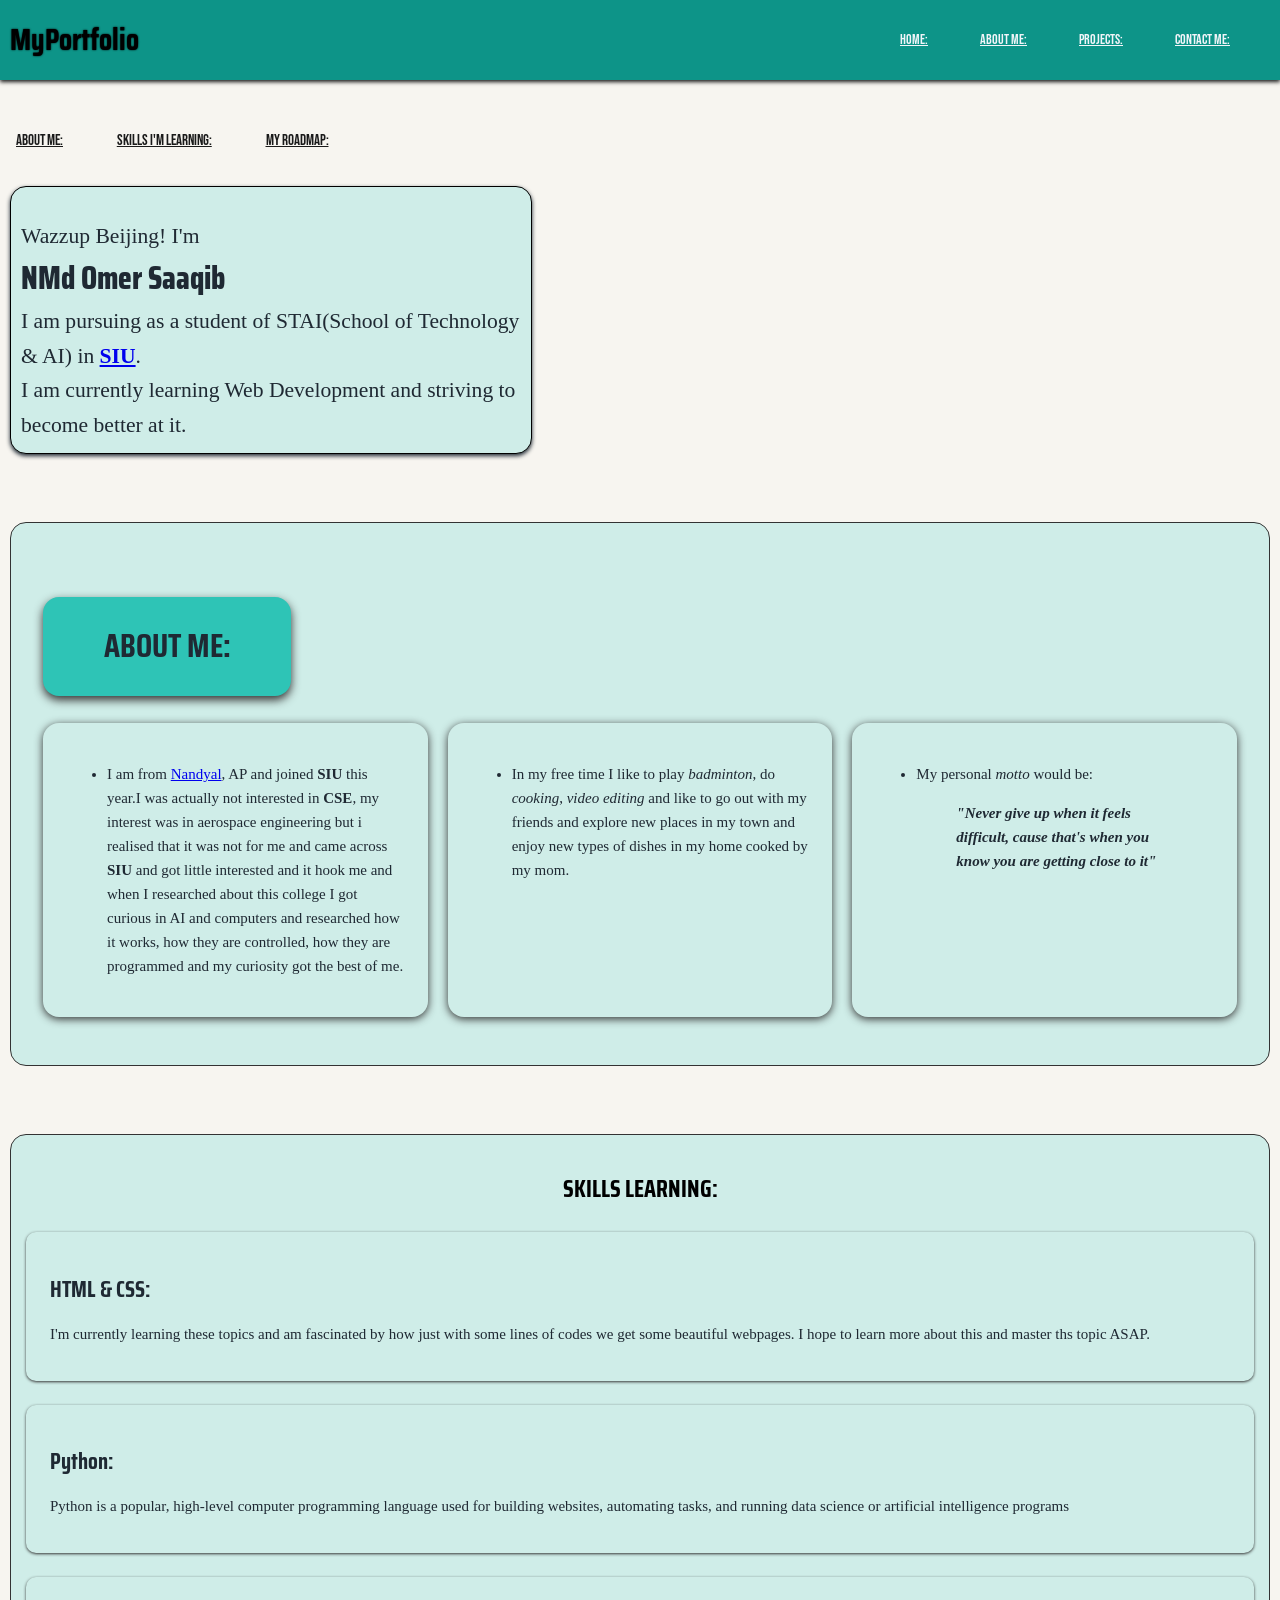
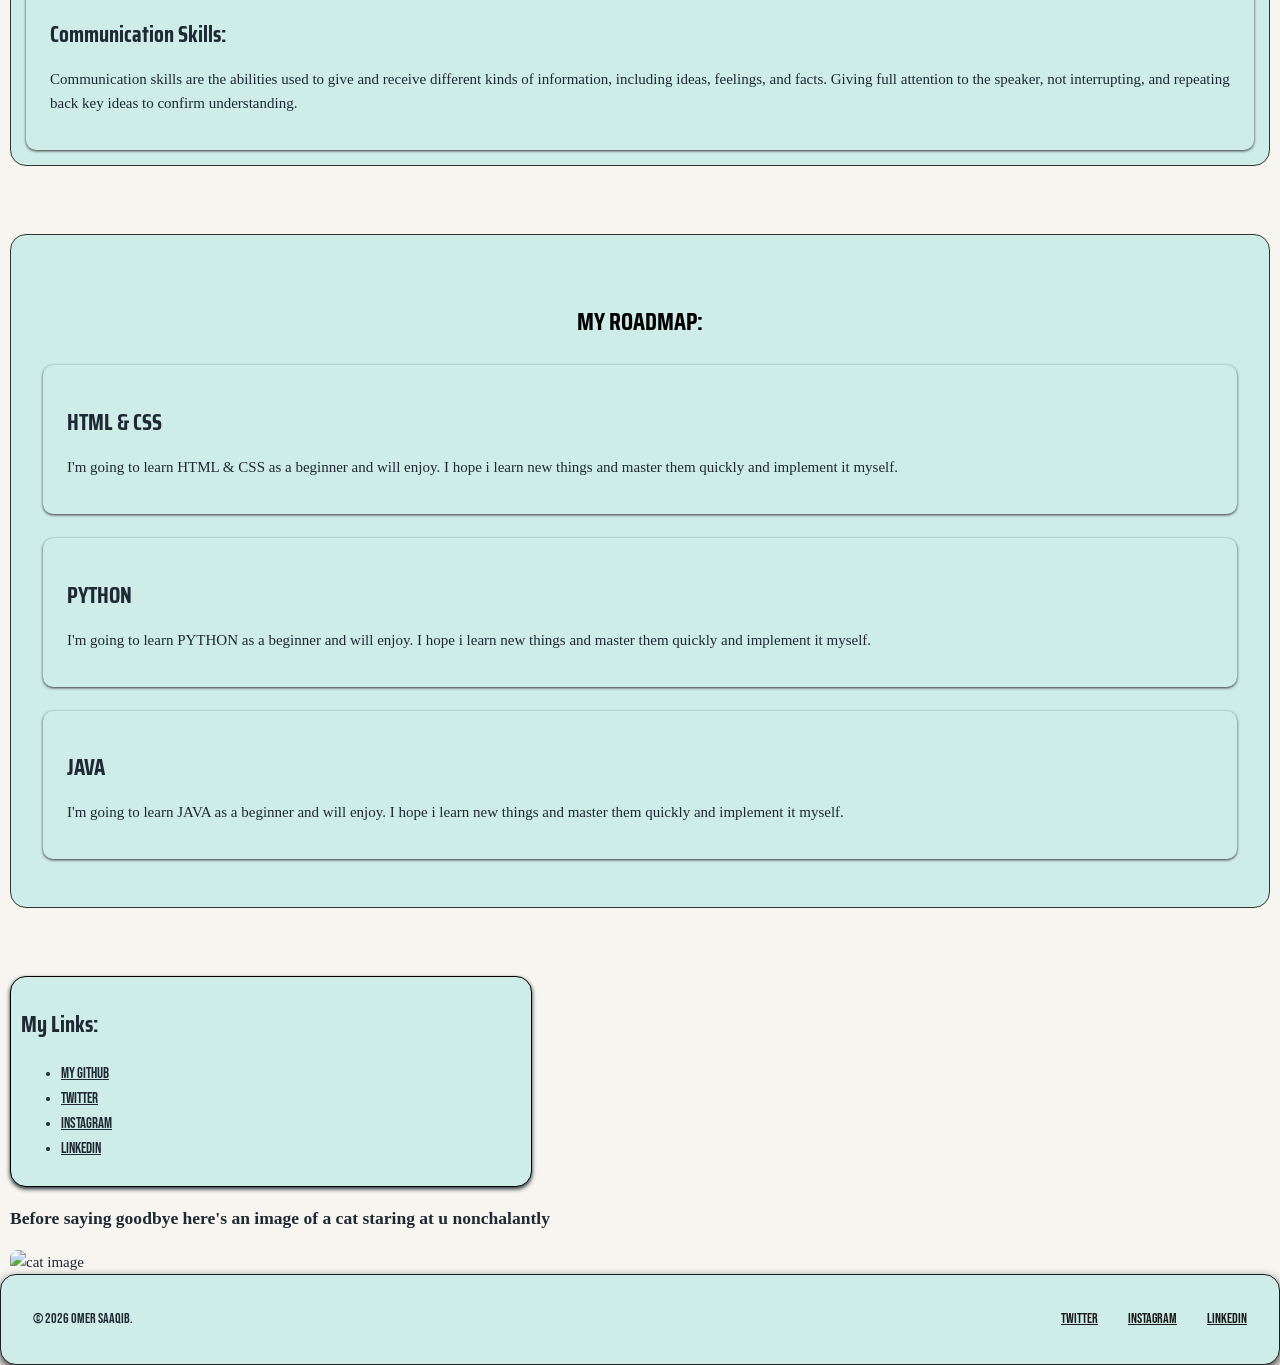
==== index.html @ 1b94906a "Final portfolio" ====
<!DOCTYPE html>
<html lang="en">

<head>
    <title>Home | 2026S00105-myportfolio</title>
    <link rel="stylesheet" href="style.css">
    <link rel="preconnect" href="https://fonts.googleapis.com">
    <link rel="preconnect" href="https://fonts.gstatic.com" crossorigin>
    <link
        href="https://fonts.googleapis.com/css2?family=Saira+Condensed:wght@100;200;300;400;500;600;700;800;900&display=swap"
        rel="stylesheet">
    <link rel="preconnect" href="https://fonts.googleapis.com">
    <link rel="preconnect" href="https://fonts.gstatic.com" crossorigin>
    <link href="https://fonts.googleapis.com/css2?family=Bebas+Neue&display=swap" rel="stylesheet">
</head>


<body>
    <header>
        <div class="naav">
            <h1>MyPortfolio</h1>
            <nav class="navbar">
                <a href="index.html">Home:</a>
                <a href="About.html">About Me:</a>
                <a href="Project.html">Projects:</a>
                <a href="Contact.html">Contact Me:</a>
            </nav>
        </div><br><br>




    </header>
    <div id="bout">
        <nav class="sha">
            <a href="#sec">About me:</a>    
            <a href="#learningskills">Skills I'm learning:</a>
            <a href="#road">My Roadmap:</a>
        </nav>
    </div><br><br>
    <section id="int">
        <p>Wazzup Beijing! I'm</p>
        <h2>NMd Omer Saaqib</h2>
        <p id="para1">I am pursuing as a student of STAI(School of Technology & AI) in <strong><a
                    href="https://share.google/qSEs4R1olR4KgRvNf" target="_blank">SIU</a></strong>. <br>
            I am currently learning Web Development and striving to become better at it.</p>

    </section><br><br>


    <section id="sec">
        <h2 class="sec-about"> ABOUT ME:</h2>
        <div class="row">
            <div class="abo">
                <ul>
                    <li>
                        <p>I am from <a href="https://en.wikipedia.org/wiki/Nandyal" target="_blank">Nandyal</a>, AP and
                            joined <strong>SIU</strong> this year.I was actually not interested in
                            <b>CSE</b>, my interest was in aerospace engineering but i realised that
                            it was not for me and came across <b>SIU</b> and got little interested and it hook me and
                            when I
                            researched about this college I got curious in AI and computers and researched how it works,
                            how they are controlled, how they are programmed and my curiosity got the best of me.
                        </p>
                    </li>
                </ul>
            </div>

            <div class="abo">
                <ul>
                    <li>
                        <p>In my free time I like to play <em>badminton</em>, do <em>cooking</em>, <em>video
                                editing</em>
                            and like to go out with my friends and explore new places in my town and enjoy new types of
                            dishes in my home
                            cooked by my mom.</p>
                    </li>
                </ul>
            </div>

            <div class="abo">
                <ul>
                    <li>
                        <p>My personal <em>motto</em> would be:<strong>
                                <blockquote><em>"Never give up when it feels difficult, cause that's when you know you
                                        are
                                        getting close to
                                        it"</em> </blockquote>
                            </strong>
                    </li>
                </ul>
                </p>
            </div>

        </div>
    </section><br><br>
    <section id="learningskills">

        <h2 class="sec-skill"> SKILLS LEARNING:</h2>
        <div class="sls">
            <div class="sls-text">
                <h2>HTML & CSS:</h2>
                <P>I'm currently learning these topics and am fascinated by how just with some lines of codes we get
                    some beautiful webpages.
                    I hope to learn more about this and master ths topic ASAP.
                </P>
            </div>
        </div><br>
        <div class="sls">
            <div class="sls-text">
                <h2>Python:</h2>
                <p>Python is a popular, high-level computer programming language used for building websites, automating
                    tasks,
                    and running data science or artificial intelligence programs</p>
            </div>
        </div><br>
        <div class="sls">
            <div class="sls-text">
                <h2>Communication Skills:</h2>
                <p>Communication skills are the abilities used to give and receive different kinds of information,
                    including ideas, feelings, and facts.
                    Giving full attention to the speaker, not interrupting, and repeating back key ideas to confirm
                    understanding.
                </p>
            </div>
        </div>


    </section><br><br>

    <section id="road">

        <h2 class="sec-skill">MY ROADMAP:</h2>
        <div class="sls">
            <div class="sls-text">
                <h2>HTML & CSS</h2>
                <p>I'm going to learn HTML & CSS as a beginner and will enjoy. I hope i learn new things and master them
                    quickly and implement it myself.</p>

            </div>
        </div><br>
        <div class="sls">
            <div class="sls-text">
                <h2>PYTHON </h2>
                <p>I'm going to learn PYTHON as a beginner and will enjoy. I hope i learn new things and master them
                    quickly and implement it myself.</p>
            </div>
        </div><br>
        <div class="sls">
            <div class="sls-text">
                <h2>JAVA</h2>
                <p>I'm going to learn JAVA as a beginner and will enjoy. I hope i learn new things and master them
                    quickly and implement it myself.</p>

            </div>
        </div>



    </section><br><br>



    <section id="link">
        <h2>My Links:</h2>
        <ul>
            <li><a href="https://github.com/omersaaqib" target="_blank">
                    My GitHub
                </a>
            <li> <a href="#">Twitter</a></li>
            <li> <a href="#">Instagram</a></li>
            <li> <a href="#">LinkedIn</a></li>
            </li>
    </section>


    <h3>Before saying goodbye here's an image of a cat staring at u nonchalantly</h3>
    <section id="pic">
        <img src="../images/cat.jpg" alt="cat image" width="400" height="320" style="border-radius: 0.5rem;">
    </section>

    <footer class="footer">
        <p>&copy; 2026 Omer Saaqib.</p>
        <div class="footer-links">
            <a href="#">Twitter</a>
            <a href="#">Instagram</a>
            <a href="#">LinkedIn</a>
        </div>
    </footer>

</body>

</html>
---- style.css ----
h1 {
    /* background-color: #f30101; */
    font-family: "Saira Condensed";
    text-shadow: 0px 0px 2px #000000;
    color:black;
    padding-left: 10px;
}


body {
  margin: 0;
  padding: 0px;
  /* padding-block: 0 40px; */
  background-color: #f7f5f0;
  color: #1f2933;
  /* font-family: 'Inter', system-ui, sans-serif; */
  font-size: 15px;
  line-height: 1.6;
}

.naav {
    background-color: #0d9488;
    padding: 0px;
    margin: 0px;
    height:80px;
    display: flex;
    /* flex-direction: row; */
    align-items: center;
    justify-content: flex-end;
    justify-content: space-between;
    box-shadow:0px 2px 4px #1a1a1a;
    /* position: fixed; */
}



.navbar {
    display: flex;
    gap: 2px;
    /* font-weight: 600; */
    justify-content: end;
}

.navbar a {
    color: #f1f5f9;
    font-size: 0.9rem;
    /* text-shadow: 0px 0px 2px #000000; */
     /* border-radius: 0.4rem;
    padding:5px;
    min-width: 20px;
    box-shadow: 0px 1px 4px #333; */
    /* flex:1; */

}
.navbar a:hover{
    text-shadow: 0px 1px 4px #2b2e30;
    color: #1a1a1a;
}

nav a {
    color:#1a1a1a;
    font-family: "Bebas Neue";
    margin-right: 50px;
}

nav a:hover{
    color: aliceblue;
    /* box-shadow: 0px 2px 8px #000000; */
}

.sha a:hover {
   text-shadow: 0px 2px 8px #000000;
}

/* .abo {
    text-shadow: 0px 2px 8px #000000;
} */

h2 {
    /* text-align: center; */
    font-family: "Saira Condensed";
    /* text-shadow: 0px 0px 3px #000000; */
}

#bout{
    position: absolute;
    /* border:2px solid #005f47; */
    /* border-radius: 1rem; */
    margin: 0px 16px;
}

#int {
    background-color: #cfede8;
 border:1px solid #000000;
    border-radius: 1rem;
    padding:10px;
    text-align: left;
    margin: 10px;
    width: 500px;
    box-shadow:0px 2px 4px #1f2933;
}

#int p {
    font-size: 1.35rem;
    margin-bottom: 0px;
    padding-bottom: 0px;

}

#int h2{
    font-weight: 800;
    margin-top: 0px;
    padding-top: 0px;
    margin-bottom: 0px;
    padding-bottom: 0px;
    font-size: 2rem;
}

#para1{
    margin-top: 0px;
    padding-top: 0px;
}

/* ABOUT ME */

#sec {
    padding:48px 32px;
    background-color: #cfede8;
    border-radius: 1rem;
    border:1px solid #333 ;
    margin: 10px;
}

.sec-about {
    font-size: 2rem;
    font-weight: 700;
    background-color: #2ec4b6;
    border-radius: 1rem;
    padding:24px;
    max-width: 200px;
    box-shadow: 0px 4px 10px #333;
    text-align: center;
    align-items: center;
}

.row {
    display:flex;
    flex-wrap: wrap;
    gap:20px;
    /* text-align: center;
    justify-content: space-between; */

}

.abo {
    background-color: #cfede8;
    border-radius: 1rem;
    padding:24px;
    min-width: 150px;
    box-shadow: 0px 2px 8px #333;
    flex:1;
}

/* SKILLS LEARNING */

#learningskills {
    background-color: #cfede8;
 border:1px solid #333;
    border-radius: 1rem;
    padding:15px;
    margin: 10px;
}

.sec-skill {
    font-size: 1.5rem;
    font-weight: 700;
    margin-bottom: 24px;
    color:#000000;
    text-align: center;
 
}

.sls {
    background-color:#cfede8;
    border-radius: 10px;
    padding: 20px 24px;
    display:flex;
    align-items: flex-start;
    gap:16px;
    box-shadow:0px 1px 3px #333;
    
}
/* 
.sls-text {
    box-shadow: 0px 1px 3px #1f2933;
} */

.sls:hover {
    box-shadow: 0px 2px 8px #1a1a1a;
}

.sls-text h2 {
    margin-bottom: 6px;

}

#road {
    padding:48px 32px;
    background-color: #cfede8;
    border:1px solid #333;
    border-radius: 1rem;
    margin: 10px;
}

.sec-road {
    font-size: 2rem;
    font-weight: 700;
    background-color: #cfede8;
    border-radius: 1rem;
    padding:24px;
    max-width: 200px;
    box-shadow: 0px 4px 10px #333;
    text-align: center;
    /* align-items: center; */
}


#link {
    /* padding:15px; */
    background-color: #cfede8;
 border:1px solid #000000;
    border-radius: 1rem;
    padding:10px;
    text-align: left;
    margin: 10px;
    width: 500px;
    box-shadow:0px 2px 4px #1f2933;
}

#link a {
    color:#1f2933;
    font-family: "Bebas Neue";
}

#link a:hover {
    text-shadow:0px 0px 2px #1a1a1a;

}

h3 {
    padding-left: 10px;
}

#pic {
    padding-left: 10px;
    
}



/* FOOTER */

footer {
    background-color:#cfede8;
     border:1px solid #1f1e1b;
    border-radius: 1rem;
     padding:4px;
    /* max-width: 150px; */
    box-shadow: 0px 4px 10px #333;
    /* text-align: center;
    align-items: center; */
    justify-content:space-between ;
    
}

.footer {
    background-color: #cfede8;
    padding: 20px 32px;
    border:1px solid #1a2020;
    border-radius: 1rem;
    
    /* color:#4a5a13; */
    font-size: 0.85rem;
    display:flex;
    justify-content: space-between;
    align-items:center ;
    font-family: "Bebas Neue";
}

footer p:hover {
    text-shadow:0px 0px 2px #1a1a1a;
    /* color: aliceblue; */
}

.footer-links {
    display: flex;
    gap:30px;
}

.footer-links a {
    color: #1a1a1a;
}

.footer-links a:hover{
    text-shadow:0px 0px 3px #000000;
    color: aliceblue;
}

/* CONTACT */



.sec-con {
    font-size: 2rem;
    font-weight: 700;
    background-color: #cfede8;
    border-radius: 1rem;
    padding:24px;
    max-width: 200px;
    box-shadow: 0px 4px 10px #333;
}

input[type="text"] {
    color: black;
    border: 1px solid #333;
    background-color: #cfede8;
    box-shadow: #000000;
}

input[type="email"] {
    color: black;
    border: 1px solid #333;
    background-color: #cfede8;
    box-shadow: #000000;
}

option {
color: black;
    border: 1px solid   #333;
    background-color: #cfede8;
    box-shadow: #000000;
}

textarea {
    color: black;
    border: 1px solid #333;
    background-color: #cfede8;
    box-shadow: #000000;
    border-radius: 0.25rem;
}

input[type="password"] {
    color: black;
    border: 1px solid #333;
    background-color: #cfede8;
    box-shadow: #000000;
}
input[type="date"] {
    color: black;
    border: 1px solid #333;
    background-color: #cfede8;
    box-shadow: #000000;
}
input[type="tel"] {
    color: black;
    border: 1px solid #333;
    background-color: #cfede8;
    box-shadow: #000000;
}
input[type="number"] {
    color: black;
    border: 1px solid #333;
    background-color: #cfede8;
    box-shadow: #000000;
}
input[type="checkbox"] {
    color: black;
    border: 1px solid #333;
    background-color: #cfede8;
    box-shadow: #000000;
}
input[type="radio"] {
    color: black;
    border: 3px solid #333;
    background-color: #cfede8;
    box-shadow: #000000;
}

input{
    border-radius: 0.25rem;
    font-family: "Saira Condensed";
}
label{
    font-family: "bebas neue";
    font-weight: 400;
}

legend{
    font-weight: 700;
    font-family: "Saira Condensed";
    font-size: 1.25rem;
}

/* PROJECTS */

table {
    border: 2px solid black;
    border-collapse: collapse;
}

th,td {
    border: 1px solid black;
    padding: 10px;
}

th{
    background-color: #333;
}


#mail {
    margin-right: 100px;
}

/* table {
    text-align: center;
} */
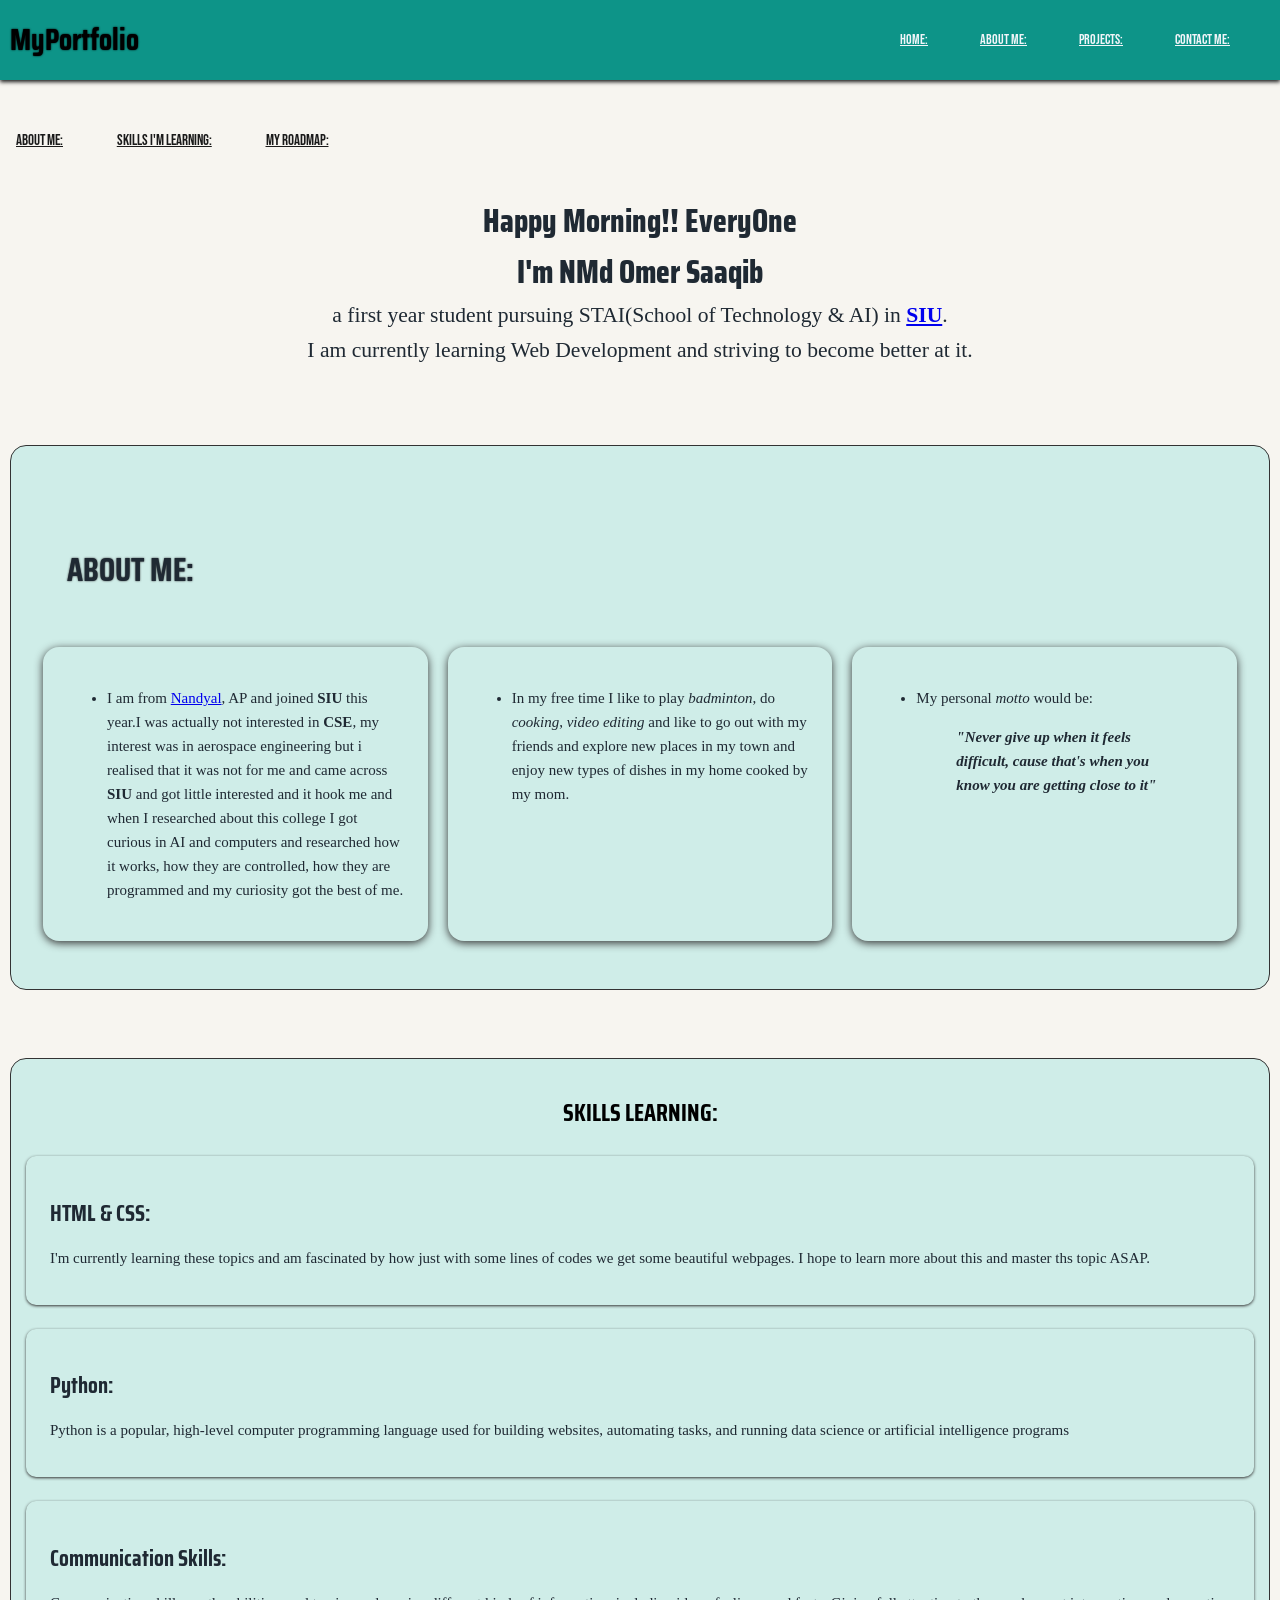
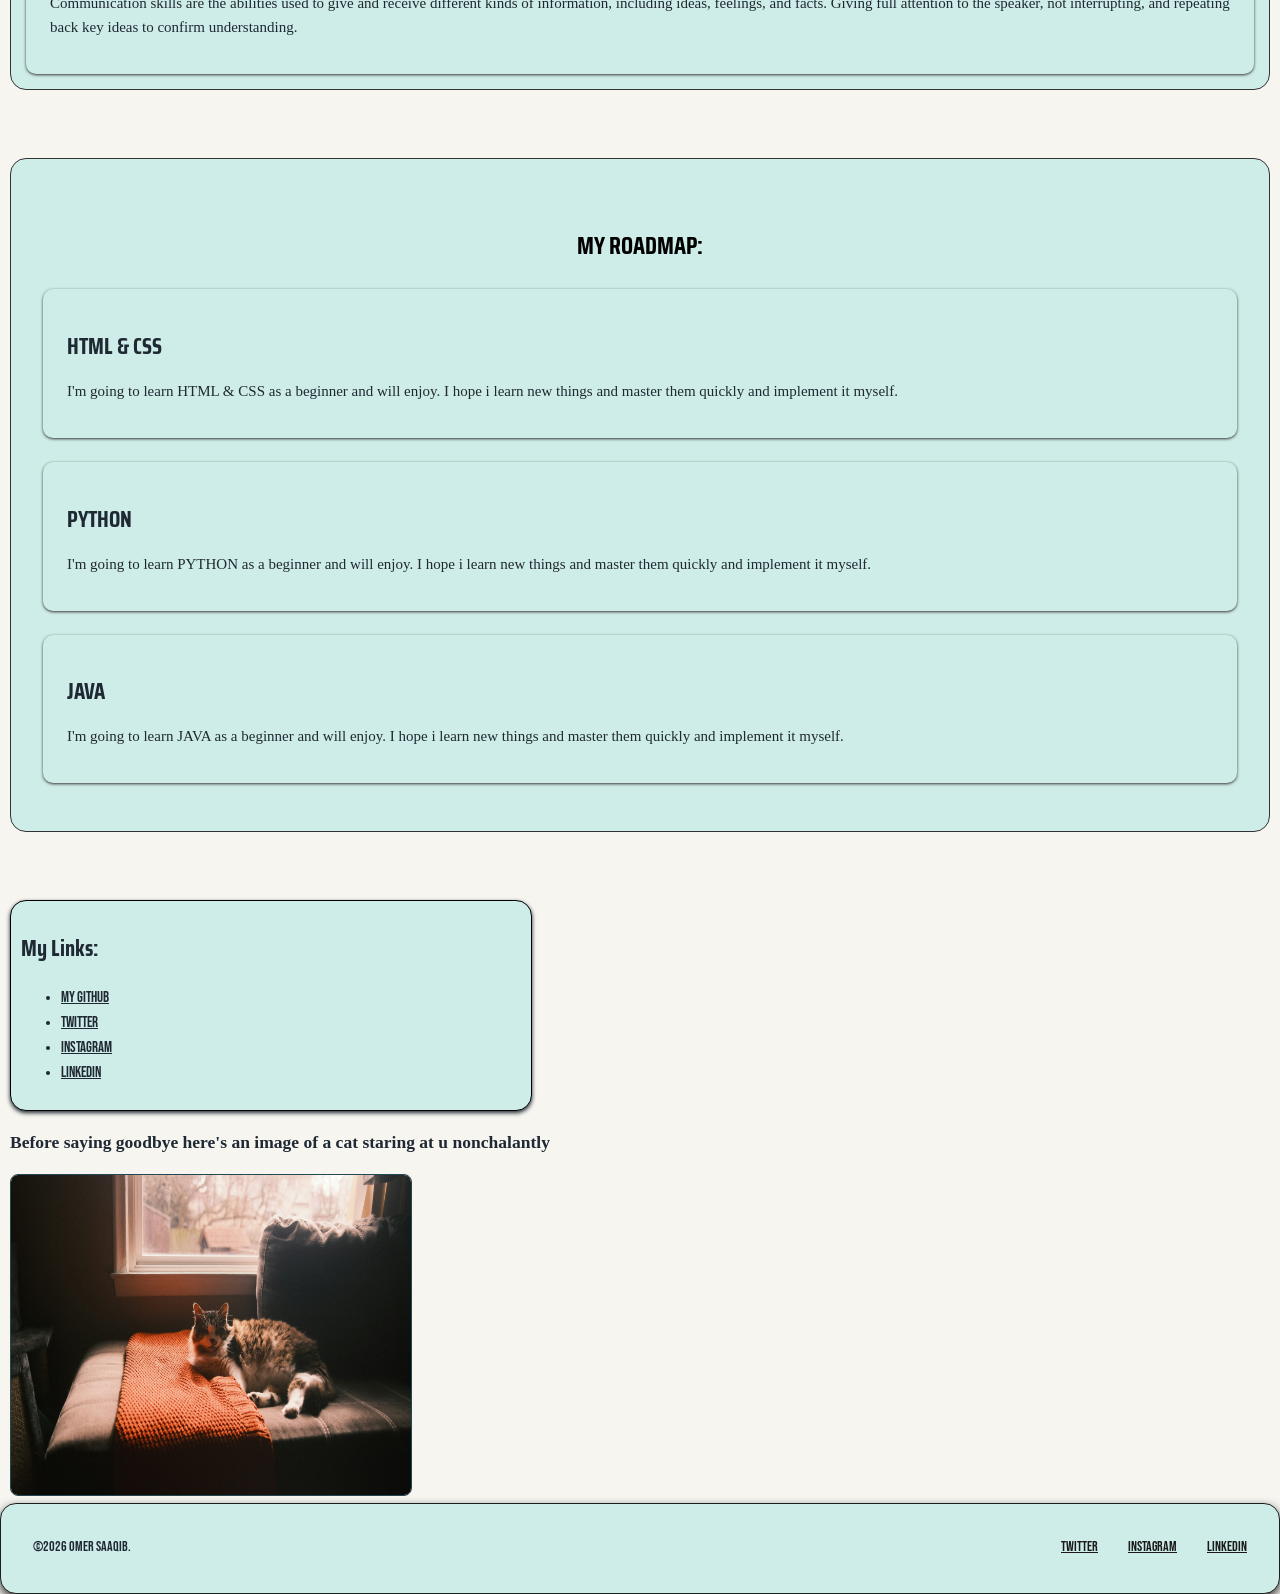
==== commit 5c257c45: "Day-5 (working on portfol)" ====
--- a/index.html
+++ b/index.html
@@ -12,6 +12,7 @@
     <link rel="preconnect" href="https://fonts.googleapis.com">
     <link rel="preconnect" href="https://fonts.gstatic.com" crossorigin>
     <link href="https://fonts.googleapis.com/css2?family=Bebas+Neue&display=swap" rel="stylesheet">
+    <script src="index.js" defer></script>
 </head>
 
 
@@ -39,9 +40,10 @@
         </nav>
     </div><br><br>
     <section id="int">
-        <p>Wazzup Beijing! I'm</p>
-        <h2>NMd Omer Saaqib</h2>
-        <p id="para1">I am pursuing as a student of STAI(School of Technology & AI) in <strong><a
+        <h2 id="greeting"></h2>
+        
+        <h2> I'm NMd Omer Saaqib</h2>
+        <p id="para1"> a first year student pursuing STAI(School of Technology & AI) in <strong><a
                     href="https://share.google/qSEs4R1olR4KgRvNf" target="_blank">SIU</a></strong>. <br>
             I am currently learning Web Development and striving to become better at it.</p>
 
@@ -176,11 +178,11 @@
 
     <h3>Before saying goodbye here's an image of a cat staring at u nonchalantly</h3>
     <section id="pic">
-        <img src="../images/cat.jpg" alt="cat image" width="400" height="320" style="border-radius: 0.5rem;">
+        <img src="cat.jpg" alt="cat image" width="400" height="320" style="border-radius: 0.5rem; border: 1px solid rgb(36, 72, 83);">
     </section>
 
     <footer class="footer">
-        <p>&copy; 2026 Omer Saaqib.</p>
+        <p>&copy;<span> 2022</span> Omer Saaqib.</p>
         <div class="footer-links">
             <a href="#">Twitter</a>
             <a href="#">Instagram</a>
--- a/style.css
+++ b/style.css
@@ -90,14 +90,14 @@
 }
 
 #int {
-    background-color: #cfede8;
- border:1px solid #000000;
-    border-radius: 1rem;
+    /* background-color: #cfede8; */
+ /* border:1px solid #000000; */
+    /* border-radius: 1rem; */
     padding:10px;
-    text-align: left;
+    text-align: center;
     margin: 10px;
-    width: 500px;
-    box-shadow:0px 2px 4px #1f2933;
+    /* width: 500px; */
+    /* box-shadow:0px 2px 4px #1f2933; */
 }
 
 #int p {
@@ -134,12 +134,13 @@
 .sec-about {
     font-size: 2rem;
     font-weight: 700;
-    background-color: #2ec4b6;
-    border-radius: 1rem;
+    /* background-color: #2ec4b6; */
+    /* border-radius: 1rem; */
     padding:24px;
     max-width: 200px;
-    box-shadow: 0px 4px 10px #333;
-    text-align: center;
+    /* box-shadow: 0px 4px 10px #333; */
+    text-shadow: 0px 0px 2px #333;
+    /* text-align: center; */
     align-items: center;
 }
 
@@ -399,6 +400,7 @@
     font-weight: 700;
     font-family: "Saira Condensed";
     font-size: 1.25rem;
+    border-radius: 0rem;
 }
 
 /* PROJECTS */
@@ -426,3 +428,8 @@
     text-align: center;
 } */
 
+.clickdemo {
+    background: rgb(69, 177, 114);
+    color:#ffc411;
+    /* min-width: 1400 px; */
+}
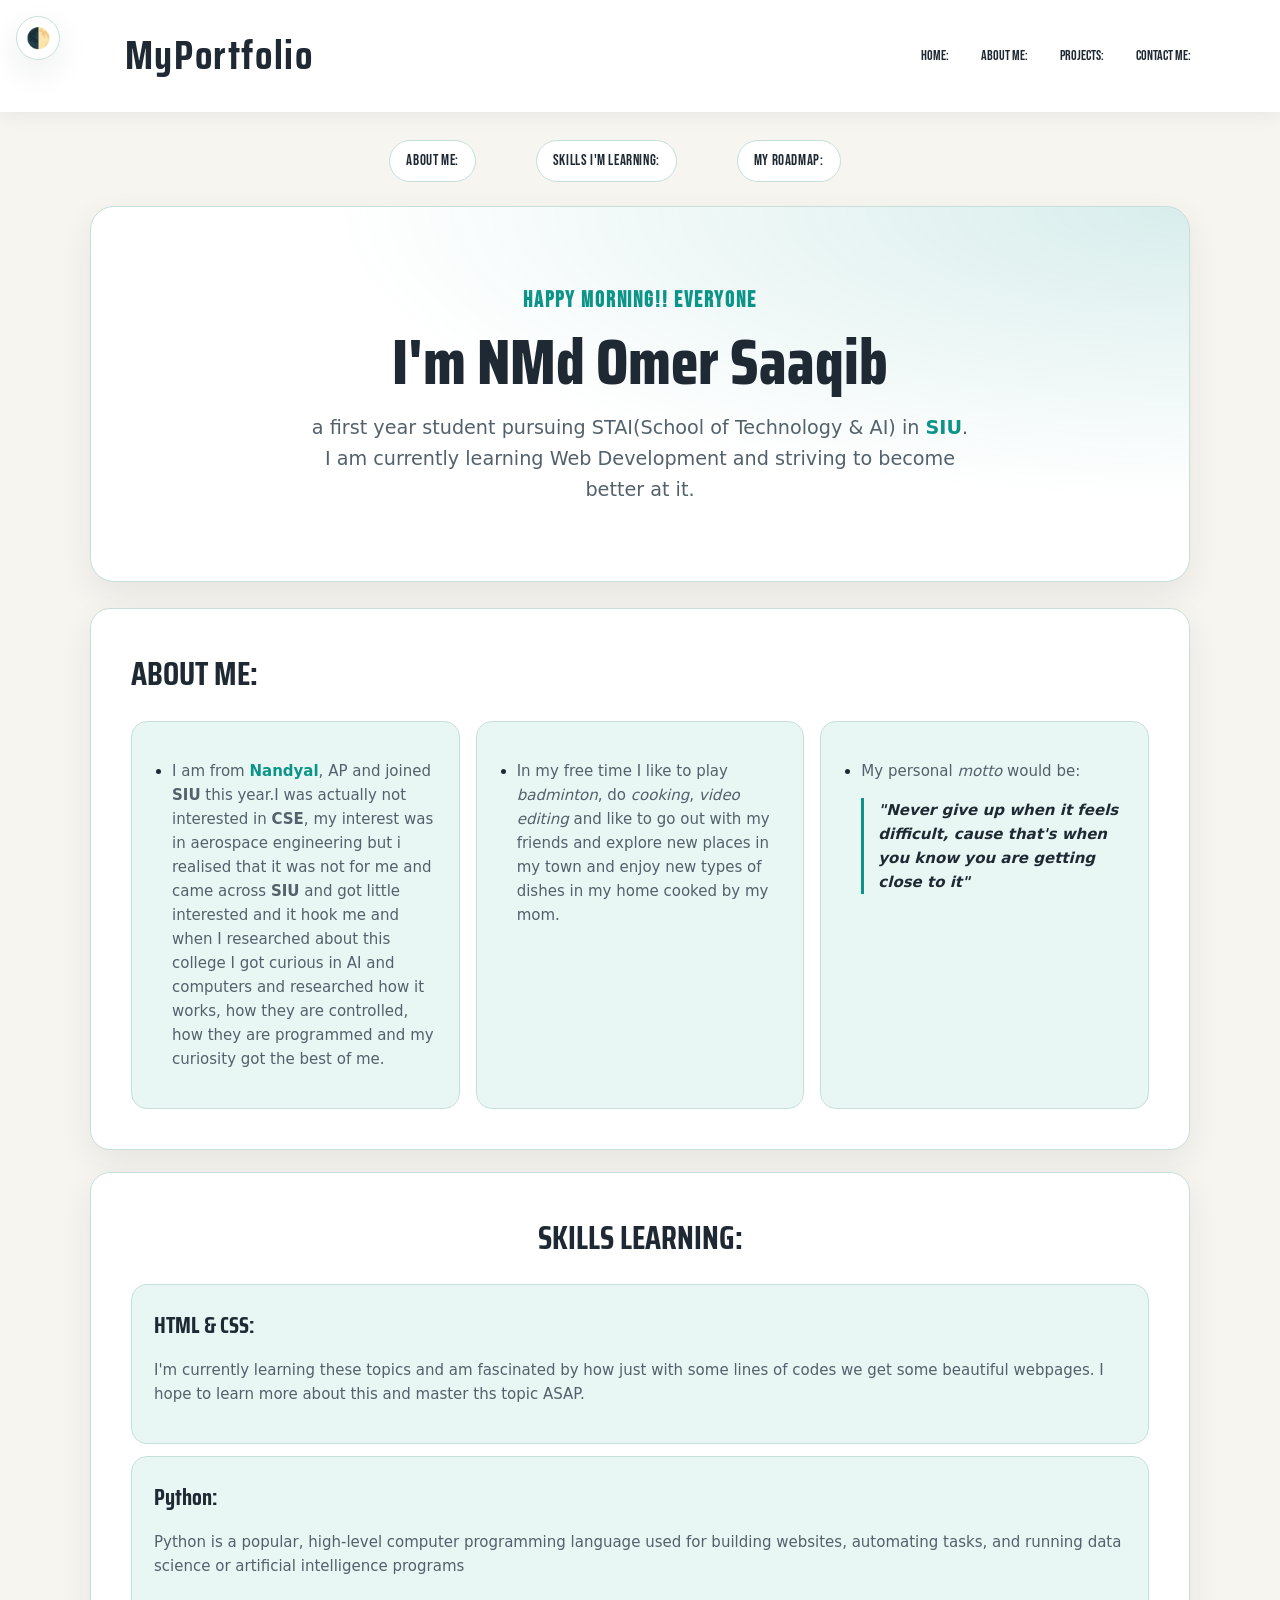
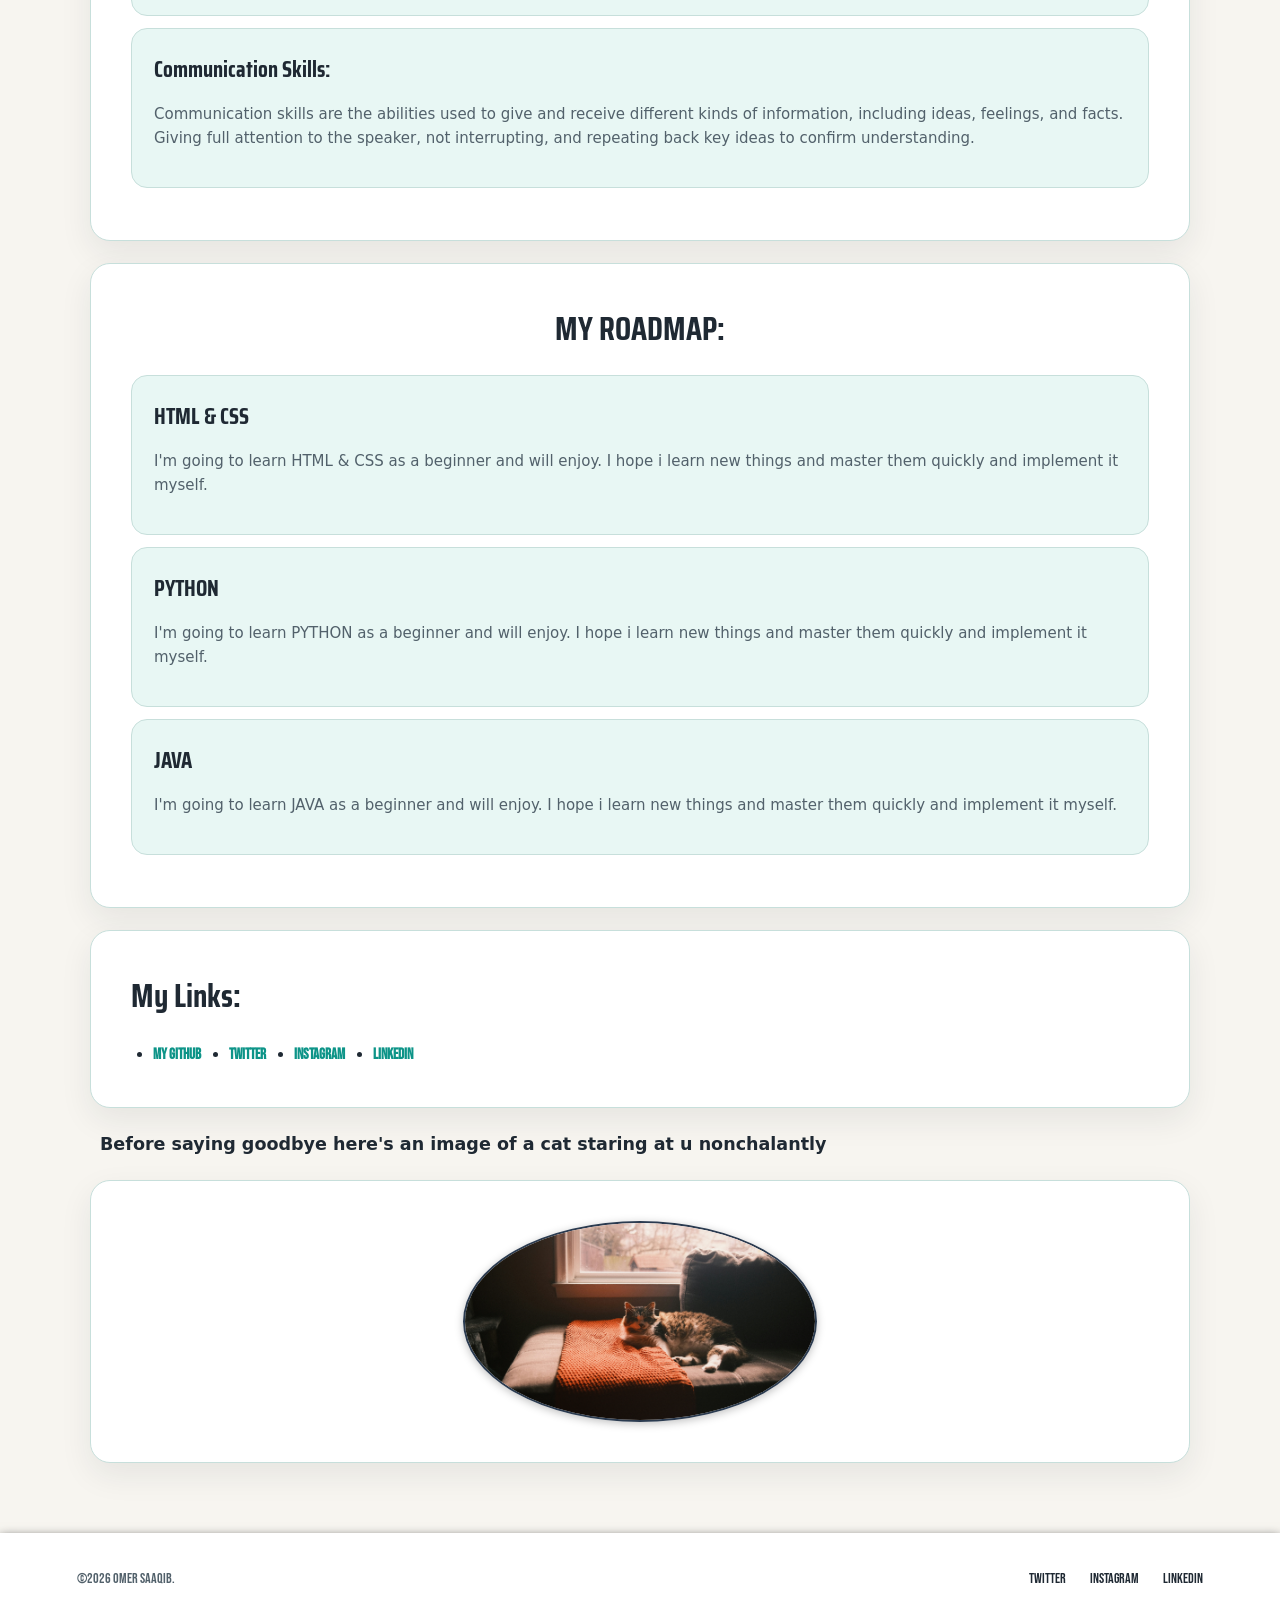
==== commit 15fd88f4: "My final portfolio with some of the things learnt in JS and still to be refined" ====
--- a/index.html
+++ b/index.html
@@ -16,7 +16,9 @@
 </head>
 
 
-<body>
+<body class="home-page">
+<button id="darkAndLight" type="button" aria-label="Toggle dark mode" title="Toggle dark mode">🌓</button>
+
     <header>
         <div class="naav">
             <h1>MyPortfolio</h1>
@@ -26,28 +28,25 @@
                 <a href="Project.html">Projects:</a>
                 <a href="Contact.html">Contact Me:</a>
             </nav>
-        </div><br><br>
-
-
-
-
+        </div>
     </header>
+    <main class="home-content">
     <div id="bout">
         <nav class="sha">
-            <a href="#sec">About me:</a>    
+            <a href="#sec">About me:</a>
             <a href="#learningskills">Skills I'm learning:</a>
             <a href="#road">My Roadmap:</a>
         </nav>
-    </div><br><br>
+    </div>
     <section id="int">
         <h2 id="greeting"></h2>
-        
-        <h2> I'm NMd Omer Saaqib</h2>
+
+        <h2>I'm NMd Omer Saaqib</h2>
         <p id="para1"> a first year student pursuing STAI(School of Technology & AI) in <strong><a
-                    href="https://share.google/qSEs4R1olR4KgRvNf" target="_blank">SIU</a></strong>. <br>
+                    href="https://share.google/qSEs4R1olR4KgRvNf" target="_blank" style="text-decoration: none;">SIU</a></strong>. <br>
             I am currently learning Web Development and striving to become better at it.</p>
 
-    </section><br><br>
+    </section>
 
 
     <section id="sec">
@@ -56,7 +55,7 @@
             <div class="abo">
                 <ul>
                     <li>
-                        <p>I am from <a href="https://en.wikipedia.org/wiki/Nandyal" target="_blank">Nandyal</a>, AP and
+                        <p>I am from <a href="https://en.wikipedia.org/wiki/Nandyal" target="_blank" style="text-decoration: none;">Nandyal</a>, AP and
                             joined <strong>SIU</strong> this year.I was actually not interested in
                             <b>CSE</b>, my interest was in aerospace engineering but i realised that
                             it was not for me and came across <b>SIU</b> and got little interested and it hook me and
@@ -95,7 +94,7 @@
             </div>
 
         </div>
-    </section><br><br>
+    </section>
     <section id="learningskills">
 
         <h2 class="sec-skill"> SKILLS LEARNING:</h2>
@@ -128,7 +127,7 @@
         </div>
 
 
-    </section><br><br>
+    </section>
 
     <section id="road">
 
@@ -159,7 +158,7 @@
 
 
 
-    </section><br><br>
+    </section>
 
 
 
@@ -178,8 +177,9 @@
 
     <h3>Before saying goodbye here's an image of a cat staring at u nonchalantly</h3>
     <section id="pic">
-        <img src="cat.jpg" alt="cat image" width="400" height="320" style="border-radius: 0.5rem; border: 1px solid rgb(36, 72, 83);">
+        <img src="cat.jpg" alt="cat image" width="350" height="350" style="border-radius: 50%; border: 2px solid #2B3B50;box-shadow: 0 2px 8px rgba(0, 0, 0, 0.25);">
     </section>
+    </main>
 
     <footer class="footer">
         <p>&copy;<span> 2022</span> Omer Saaqib.</p>
--- a/style.css
+++ b/style.css
@@ -17,6 +17,105 @@
   font-size: 15px;
   line-height: 1.6;
 }
+
+.darkMode{
+    background-color: #0B1220;
+    color:#f1f5f9
+}
+
+/* .darkMode div {
+    background-color:#1f2933;
+} */
+
+/* .darkMode section{
+    background-color: #1f2933;
+} */
+
+.darkMode h1{
+    color:#E6EDF5;
+}
+
+
+.darkMode .naav{
+    background-color: #17263A;
+}
+
+.darkMode .naav a:hover{
+    color:#5EEAD4
+}
+
+
+.darkMode #bout a{
+    color:#2DD4BF
+}
+
+.darkMode #bout a:hover{
+    color:#E6EDF5
+}
+
+
+.darkMode #sec {
+    background-color: #111C2E;
+    border:2px solid #2B3B50;
+}
+
+.darkMode #sec h2{
+    color:#E6EDF5
+}
+
+.darkMode .abo {
+    background-color:#17263A ;
+    border:2px solid #2B3B50;
+}
+
+.darkMode #learningskills {
+    background-color: #111C2E;
+    border:2px solid #2B3B50;
+}
+
+.darkMode #learningskills h2{
+    color:#E6EDF5
+}
+
+.darkMode .sls {
+    background-color:#17263A ;
+    border:2px solid #2B3B50;
+}
+
+.darkMode #road {
+    background-color: #111C2E;
+    border:2px solid #2B3B50;
+}
+
+.darkMode #road h2{
+    color:#E6EDF5
+}
+
+.darkMode #link {
+    background-color: #111C2E;
+    border:2px solid #2B3B50;
+}
+
+
+.darkMode #link a{
+    color:#2DD4BF
+}
+
+.darkMode .footer{
+    background-color: #17263A;
+}
+
+.darkMode .footer a{
+    color:#2DD4BF
+}
+
+a {
+    text-decoration: none;
+}
+
+
+
+
 
 .naav {
     background-color: #0d9488;
@@ -254,6 +353,7 @@
 
 #pic {
     padding-left: 10px;
+    border-radius: 50%;
     
 }
 
@@ -403,6 +503,20 @@
     border-radius: 0rem;
 }
 
+.darkMode input {
+    background-color:#17263A;
+    border: 1px solid #2B3B50;
+    color:#E6EDF5;
+}
+
+.darMode #textarea{
+    background-color:#17263A;
+    border: 1px solid #2B3B50;
+}
+
+
+
+
 /* PROJECTS */
 
 table {
@@ -432,4 +546,709 @@
     background: rgb(69, 177, 114);
     color:#ffc411;
     /* min-width: 1400 px; */
-}+}
+
+/* Home page */
+.home-page {
+    --home-bg: #f7f5f0;
+    --home-surface: #ffffff;
+    --home-surface-soft: #e8f7f4;
+    --home-text: #1f2933;
+    --home-muted: #52616b;
+    --home-accent: #0d9488;
+    --home-border: #c7dfdb;
+    --home-shadow: 0 12px 32px rgba(31, 41, 51, 0.08);
+    font-family: "Inter", system-ui, sans-serif;
+    background: var(--home-bg);
+    color: var(--home-text);
+    transition: background-color 300ms ease, color 300ms ease;
+}
+
+.home-page.darkMode {
+    --home-bg: #0b1220;
+    --home-surface: #111c2e;
+    --home-surface-soft: #17263a;
+    --home-text: #e6edf5;
+    --home-muted: #a8b6c8;
+    --home-accent: #2dd4bf;
+    --home-border: #2b3b50;
+    --home-shadow: 0 12px 32px rgba(0, 0, 0, 0.24);
+}
+
+.home-page #darkAndLight {
+    position: fixed;
+    z-index: 2;
+    top: 16px;
+    left: 16px;
+    width: 44px;
+    height: 44px;
+    border: 1px solid var(--home-border);
+    border-radius: 50%;
+    background: var(--home-surface);
+    color: var(--home-text);
+    font-size: 1.25rem;
+    cursor: pointer;
+    box-shadow: var(--home-shadow);
+    transition: transform 200ms ease, background-color 300ms ease, color 300ms ease;
+}
+
+.home-page #darkAndLight:hover {
+    transform: rotate(18deg) scale(1.06);
+}
+
+.home-page :focus-visible {
+    outline: 3px solid var(--home-accent);
+    outline-offset: 4px;
+}
+
+.home-page .naav {
+    min-height: 88px;
+    height: auto;
+    padding: 12px clamp(20px, 6vw, 88px);
+    background: var(--home-surface);
+    box-shadow: 0 2px 18px rgba(31, 41, 51, 0.08);
+    transition: background-color 300ms ease;
+}
+
+.home-page .naav h1 {
+    margin: 0;
+    padding-left: 48px;
+    color: var(--home-text);
+    font-size: clamp(1.8rem, 4vw, 2.5rem);
+    letter-spacing: 0.04em;
+    text-shadow: none;
+}
+
+.home-page .navbar {
+    flex-wrap: wrap;
+    gap: 8px;
+}
+
+.home-page .navbar a,
+.home-page .sha a,
+.home-page .footer-links a {
+    color: var(--home-text);
+    transition: color 180ms ease, background-color 180ms ease, transform 180ms ease;
+}
+
+.home-page .navbar a {
+    margin: 0;
+    padding: 8px 12px;
+    border-radius: 999px;
+}
+
+.home-page .navbar a:hover,
+.home-page .footer-links a:hover {
+    color: var(--home-accent);
+    transform: translateY(-2px);
+}
+
+.home-page .home-content {
+    width: min(1100px, calc(100% - 40px));
+    margin: 0 auto;
+    padding: 28px 0 48px;
+}
+
+.home-page #bout {
+    position: static;
+    margin: 0 0 24px;
+}
+
+.home-page .sha {
+    display: flex;
+    flex-wrap: wrap;
+    justify-content: center;
+    gap: 10px;
+}
+
+.home-page .sha a {
+    padding: 8px 16px;
+    border: 1px solid var(--home-border);
+    border-radius: 999px;
+    background: var(--home-surface);
+    font-family: "Bebas Neue";
+    letter-spacing: 0.04em;
+}
+
+.home-page .sha a:hover {
+    color: var(--home-accent);
+    transform: translateY(-2px);
+}
+
+.home-page #int {
+    margin: 0 0 26px;
+    padding: clamp(32px, 7vw, 76px) 24px;
+    border: 1px solid var(--home-border);
+    border-radius: 24px;
+    background: radial-gradient(ellipse at top right, rgba(13, 148, 136, 0.16), transparent 55%), var(--home-surface);
+    box-shadow: var(--home-shadow);
+}
+
+.home-page.darkMode #int {
+    background: radial-gradient(ellipse at top right, rgba(45, 212, 191, 0.12), transparent 55%), var(--home-surface);
+}
+
+.home-page #int h2 {
+    margin: 0;
+    color: var(--home-text);
+}
+
+.home-page #int h2:first-child {
+    margin-bottom: 8px;
+    color: var(--home-accent);
+    font-family: "Bebas Neue";
+    font-size: clamp(1.1rem, 2.5vw, 1.4rem);
+    letter-spacing: 0.08em;
+}
+
+.home-page #int h2:nth-child(2) {
+    font-size: clamp(2.2rem, 6vw, 4rem);
+    line-height: 1.1;
+}
+
+.home-page #int p {
+    max-width: 680px;
+    margin: 16px auto 0;
+    color: var(--home-muted);
+    font-size: clamp(1rem, 2.4vw, 1.2rem);
+}
+
+.home-page #int a,
+.home-page #sec a,
+.home-page #link a {
+    color: var(--home-accent);
+    font-weight: 700;
+    transition: color 180ms ease;
+}
+
+.home-page .home-content > section:not(#int) {
+    margin: 22px 0;
+    padding: clamp(22px, 4vw, 40px);
+    border: 1px solid var(--home-border);
+    border-radius: 20px;
+    background: var(--home-surface);
+    box-shadow: var(--home-shadow);
+    transition: background-color 300ms ease, border-color 300ms ease, box-shadow 300ms ease;
+}
+
+.home-page #sec .sec-about,
+.home-page #learningskills .sec-skill,
+.home-page #road .sec-skill,
+.home-page #link h2 {
+    max-width: none;
+    margin: 0 0 20px;
+    padding: 0;
+    color: var(--home-text);
+    font-size: clamp(1.5rem, 3vw, 2rem);
+    text-shadow: none;
+}
+
+.home-page #sec .row {
+    gap: 16px;
+}
+
+.home-page .abo,
+.home-page .sls {
+    min-width: min(220px, 100%);
+    padding: 22px;
+    border: 1px solid var(--home-border);
+    border-radius: 16px;
+    background: var(--home-surface-soft);
+    box-shadow: none;
+    transition: transform 220ms ease, box-shadow 220ms ease, background-color 300ms ease, border-color 300ms ease;
+}
+
+.home-page .abo:hover,
+.home-page .sls:hover {
+    transform: translateY(-4px);
+    box-shadow: 0 12px 24px rgba(0, 0, 0, 0.12);
+}
+
+.home-page .abo ul {
+    margin: 0;
+    padding-left: 18px;
+}
+
+.home-page .abo p,
+.home-page .sls p {
+    color: var(--home-muted);
+}
+
+.home-page .abo blockquote {
+    margin: 12px 0 0;
+    padding-left: 14px;
+    border-left: 3px solid var(--home-accent);
+}
+
+.home-page #learningskills,
+.home-page #road {
+    text-align: left;
+}
+
+.home-page #learningskills .sls,
+.home-page #road .sls {
+    margin: 12px 0;
+}
+
+.home-page #learningskills br,
+.home-page #road br {
+    display: none;
+}
+
+.home-page .sls h2 {
+    margin-top: 0;
+    color: var(--home-text);
+}
+
+.home-page #link {
+    width: auto;
+    text-align: left;
+}
+
+.home-page #link ul {
+    display: flex;
+    flex-wrap: wrap;
+    gap: 12px 28px;
+    margin-bottom: 0;
+    padding-left: 22px;
+}
+
+.home-page > h3 {
+    width: min(1100px, calc(100% - 40px));
+    margin: 34px auto 14px;
+    padding: 0;
+    color: var(--home-text);
+    font-size: clamp(1.2rem, 3vw, 1.6rem);
+}
+
+.home-page #pic {
+    display: flex;
+    justify-content: center;
+    padding: 8px 0 32px;
+}
+
+.home-page #pic img {
+    max-width: min(350px, 78vw);
+    height: auto;
+    box-shadow: var(--home-shadow);
+}
+
+.home-page #pic img:hover {
+    /* transform: scale(1.035) rotate(1deg); */
+    box-shadow: 0 16px 36px rgba(0, 0, 0, 0.2);
+}
+
+.home-page .footer {
+    padding: 22px clamp(20px, 6vw, 88px);
+    border: 0;
+    border-radius: 0;
+    background: var(--home-surface);
+    color: var(--home-muted);
+    transition: background-color 300ms ease, color 300ms ease;
+}
+
+.home-page .footer-links {
+    flex-wrap: wrap;
+    gap: 12px 24px;
+}
+
+@media (max-width: 680px) {
+    .home-page .naav {
+        align-items: flex-start;
+        flex-direction: column;
+        gap: 10px;
+        padding: 16px 20px;
+    }
+
+    .home-page .naav h1 {
+        padding-left: 48px;
+    }
+
+    .home-page .navbar {
+        justify-content: flex-start;
+        padding-left: 44px;
+    }
+
+    .home-page .home-content {
+        width: min(100% - 24px, 560px);
+        padding-top: 18px;
+    }
+
+    .home-page .footer {
+        align-items: flex-start;
+        flex-direction: column;
+        gap: 8px;
+    }
+}
+
+@media (prefers-reduced-motion: reduce) {
+    .home-page *,
+    .home-page *::before,
+    .home-page *::after {
+        scroll-behavior: auto !important;
+        animation-duration: 0.01ms !important;
+        animation-iteration-count: 1 !important;
+        transition-duration: 0.01ms !important;
+    }
+}
+
+/* Shared inner-page styling */
+.site-page {
+    --site-bg: #f7f5f0;
+    --site-surface: #ffffff;
+    --site-surface-soft: #e8f7f4;
+    --site-text: #1f2933;
+    --site-muted: #52616b;
+    --site-accent: #0d9488;
+    --site-border: #c7dfdb;
+    --site-shadow: 0 12px 32px rgba(31, 41, 51, 0.08);
+    min-height: 100vh;
+    background: var(--site-bg);
+    color: var(--site-text);
+    font-family: "Inter", system-ui, sans-serif;
+    transition: background-color 300ms ease, color 300ms ease;
+}
+
+.site-page.darkMode {
+    --site-bg: #0b1220;
+    --site-surface: #111c2e;
+    --site-surface-soft: #17263a;
+    --site-text: #e6edf5;
+    --site-muted: #a8b6c8;
+    --site-accent: #2dd4bf;
+    --site-border: #2b3b50;
+    --site-shadow: 0 12px 32px rgba(0, 0, 0, 0.24);
+}
+
+.site-page #darkAndLight {
+    position: fixed;
+    z-index: 2;
+    top: 16px;
+    left: 16px;
+    width: 44px;
+    height: 44px;
+    border: 1px solid var(--site-border);
+    border-radius: 50%;
+    background: var(--site-surface);
+    color: var(--site-text);
+    font-size: 1.25rem;
+    cursor: pointer;
+    box-shadow: var(--site-shadow);
+    transition: transform 200ms ease, background-color 300ms ease, color 300ms ease;
+}
+
+.site-page #darkAndLight:hover {
+    transform: rotate(18deg) scale(1.06);
+}
+
+.site-page :focus-visible {
+    outline: 3px solid var(--site-accent);
+    outline-offset: 4px;
+}
+
+.site-page .naav {
+    min-height: 88px;
+    height: auto;
+    padding: 12px clamp(20px, 6vw, 88px);
+    background: var(--site-surface);
+    box-shadow: 0 2px 18px rgba(31, 41, 51, 0.08);
+    transition: background-color 300ms ease;
+}
+
+.site-page .naav h1 {
+    margin: 0;
+    padding-left: 48px;
+    color: var(--site-text);
+    font-size: clamp(1.8rem, 4vw, 2.5rem);
+    letter-spacing: 0.04em;
+    text-shadow: none;
+}
+
+.site-page .navbar {
+    flex-wrap: wrap;
+    gap: 8px;
+}
+
+.site-page .navbar a,
+.site-page .footer-links a {
+    margin: 0;
+    padding: 8px 12px;
+    border-radius: 999px;
+    color: var(--site-text);
+    transition: color 180ms ease, background-color 180ms ease, transform 180ms ease;
+}
+
+.site-page .navbar a:hover,
+.site-page .footer-links a:hover {
+    color: var(--site-accent);
+    transform: translateY(-2px);
+}
+
+.site-page .site-content {
+    width: min(1000px, calc(100% - 40px));
+    min-height: 55vh;
+    margin: 0 auto;
+    padding: 48px 0;
+}
+
+.site-page #sec,
+.site-page .page-panel {
+    margin: 0;
+    padding: clamp(24px, 5vw, 48px);
+    border: 1px solid var(--site-border);
+    border-radius: 20px;
+    background: var(--site-surface);
+    box-shadow: var(--site-shadow);
+    transition: background-color 300ms ease, border-color 300ms ease, box-shadow 300ms ease;
+}
+
+.site-page #sec h2,
+.site-page .page-title {
+    margin: 0 0 22px;
+    padding: 0;
+    color: var(--site-text);
+    font-family: "Saira Condensed", sans-serif;
+    font-size: clamp(1.8rem, 4vw, 2.5rem);
+    text-shadow: none;
+}
+
+.site-page #sec > ul {
+    display: grid;
+    gap: 16px;
+    margin: 0;
+    padding-left: 24px;
+}
+
+.site-page #sec > ul > li {
+    padding: 20px 22px;
+    border: 1px solid var(--site-border);
+    border-radius: 16px;
+    background: var(--site-surface-soft);
+    transition: transform 220ms ease, box-shadow 220ms ease, background-color 300ms ease;
+}
+
+.site-page #sec > ul > li:hover {
+    transform: translateY(-3px);
+    box-shadow: 0 12px 24px rgba(0, 0, 0, 0.12);
+}
+
+.site-page #sec > ul > li p {
+    margin: 0;
+    color: var(--site-muted);
+}
+
+.site-page #sec blockquote {
+    margin: 12px 0 0;
+    padding-left: 14px;
+    border-left: 3px solid var(--site-accent);
+    color: var(--site-text);
+}
+
+.site-page .page-title {
+    width: min(1000px, calc(100% - 40px));
+    margin: 42px auto 0;
+}
+
+.site-page hr {
+    display: none;
+}
+
+.site-page table {
+    width: 100%;
+    overflow: hidden;
+    border: 1px solid var(--site-border);
+    border-radius: 12px;
+    border-collapse: separate;
+    border-spacing: 0;
+    color: var(--site-text);
+}
+
+.site-page caption {
+    padding: 0 0 16px;
+    color: var(--site-muted);
+    font-family: "Bebas Neue", sans-serif;
+    font-size: 1.3rem;
+    text-align: left;
+}
+
+.site-page th,
+.site-page td {
+    padding: 14px 16px;
+    border: 0;
+    border-bottom: 1px solid var(--site-border);
+    text-align: left;
+}
+
+.site-page th {
+    background: var(--site-surface-soft);
+    color: var(--site-text);
+    font-family: "Bebas Neue", sans-serif;
+    font-size: 1.05rem;
+    letter-spacing: 0.04em;
+}
+
+.site-page tbody tr {
+    background: var(--site-surface);
+    transition: background-color 180ms ease;
+}
+
+.site-page tbody tr:hover {
+    background: var(--site-surface-soft);
+}
+
+.site-page tr:last-child td {
+    border-bottom: 0;
+}
+
+.site-page form {
+    display: grid;
+    gap: 18px;
+}
+
+.site-page fieldset {
+    display: grid;
+    grid-template-columns: repeat(2, minmax(0, 1fr));
+    gap: 12px 16px;
+    margin: 0;
+    padding: 22px;
+    border: 1px solid var(--site-border);
+    border-radius: 16px;
+    background: var(--site-surface-soft);
+}
+
+.site-page fieldset br {
+    display: none;
+}
+
+.site-page legend {
+    padding: 0 8px;
+    color: var(--site-text);
+}
+
+.site-page label {
+    align-self: end;
+    color: var(--site-muted);
+    font-family: "Bebas Neue", sans-serif;
+    font-size: 1.05rem;
+}
+
+.site-page input:not([type="radio"]):not([type="checkbox"]),
+.site-page select,
+.site-page textarea {
+    width: 100%;
+    min-height: 42px;
+    padding: 10px 12px;
+    border: 1px solid var(--site-border);
+    border-radius: 8px;
+    background: var(--site-surface);
+    color: var(--site-text);
+    font: inherit;
+    box-shadow: none;
+    transition: border-color 180ms ease, background-color 300ms ease, color 300ms ease, box-shadow 180ms ease;
+}
+
+.site-page textarea {
+    grid-column: 1 / -1;
+    min-height: 130px;
+    resize: vertical;
+}
+
+.site-page input:focus,
+.site-page select:focus,
+.site-page textarea:focus {
+    border-color: var(--site-accent);
+    box-shadow: 0 0 0 3px color-mix(in srgb, var(--site-accent) 18%, transparent);
+    outline: none;
+}
+
+.site-page input[type="radio"],
+.site-page input[type="checkbox"] {
+    accent-color: var(--site-accent);
+    align-self: center;
+    justify-self: start;
+    width: auto;
+    margin: 0;
+}
+
+.site-page form > button {
+    justify-self: start;
+    min-width: 140px;
+    padding: 12px 22px;
+    border: 0;
+    border-radius: 999px;
+    background: var(--site-accent);
+    color: #ffffff;
+    font: 700 1rem "Bebas Neue", sans-serif;
+    letter-spacing: 0.06em;
+    cursor: pointer;
+    transition: transform 180ms ease, filter 180ms ease;
+}
+
+.site-page form > button:hover {
+    transform: translateY(-2px);
+    filter: brightness(1.08);
+}
+
+.site-page .footer {
+    padding: 22px clamp(20px, 6vw, 88px);
+    border: 0;
+    border-radius: 0;
+    background: var(--site-surface);
+    color: var(--site-muted);
+    transition: background-color 300ms ease, color 300ms ease;
+}
+
+.site-page .footer-links {
+    flex-wrap: wrap;
+    gap: 12px 24px;
+}
+
+@media (max-width: 680px) {
+    .site-page .naav {
+        align-items: flex-start;
+        flex-direction: column;
+        gap: 10px;
+        padding: 16px 20px;
+    }
+
+    .site-page .naav h1 {
+        padding-left: 48px;
+    }
+
+    .site-page .navbar {
+        justify-content: flex-start;
+        padding-left: 44px;
+    }
+
+    .site-page .site-content {
+        width: calc(100% - 24px);
+        padding: 28px 0;
+    }
+
+    .site-page .page-title {
+        width: calc(100% - 24px);
+        margin-top: 28px;
+    }
+
+    .site-page fieldset {
+        grid-template-columns: minmax(0, 1fr);
+    }
+
+    .site-page .footer {
+        align-items: flex-start;
+        flex-direction: column;
+        gap: 8px;
+    }
+}
+
+@media (prefers-reduced-motion: reduce) {
+    .site-page *,
+    .site-page *::before,
+    .site-page *::after {
+        scroll-behavior: auto !important;
+        animation-duration: 0.01ms !important;
+        animation-iteration-count: 1 !important;
+        transition-duration: 0.01ms !important;
+    }
+}
+
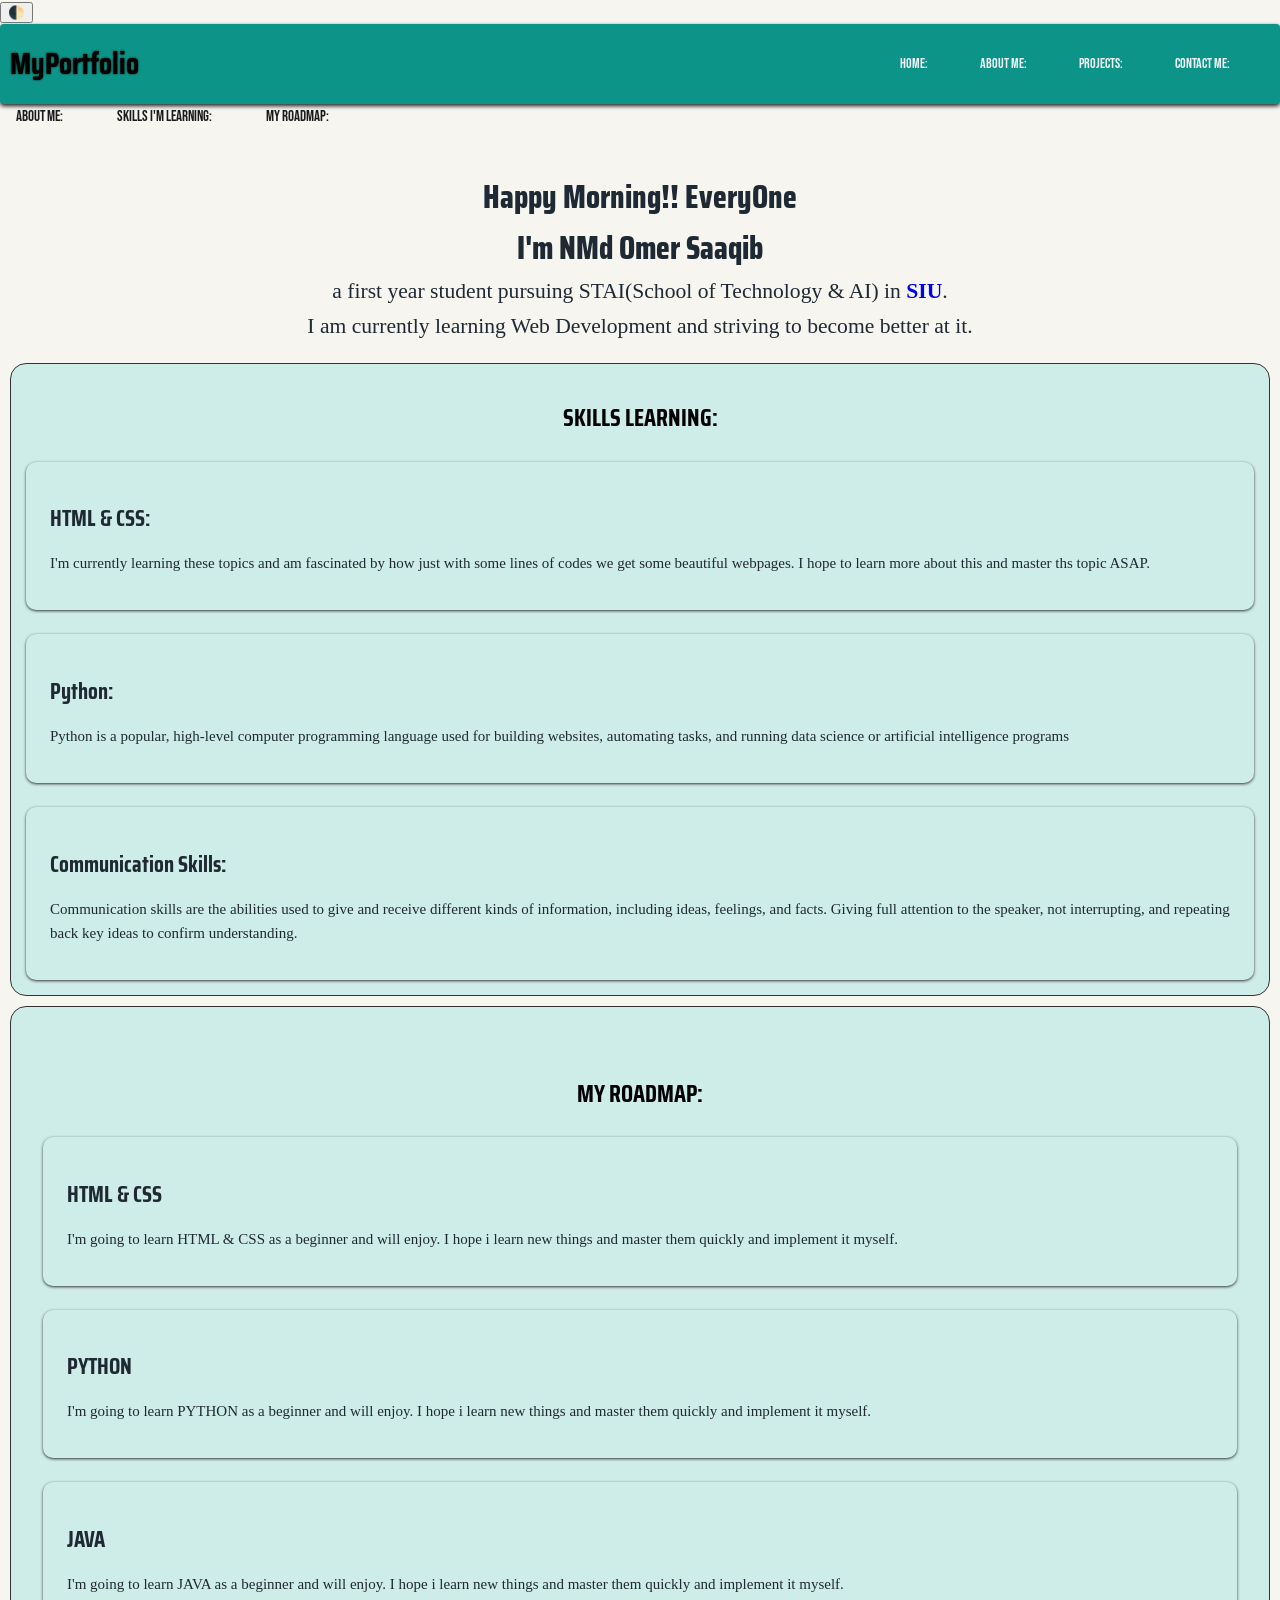
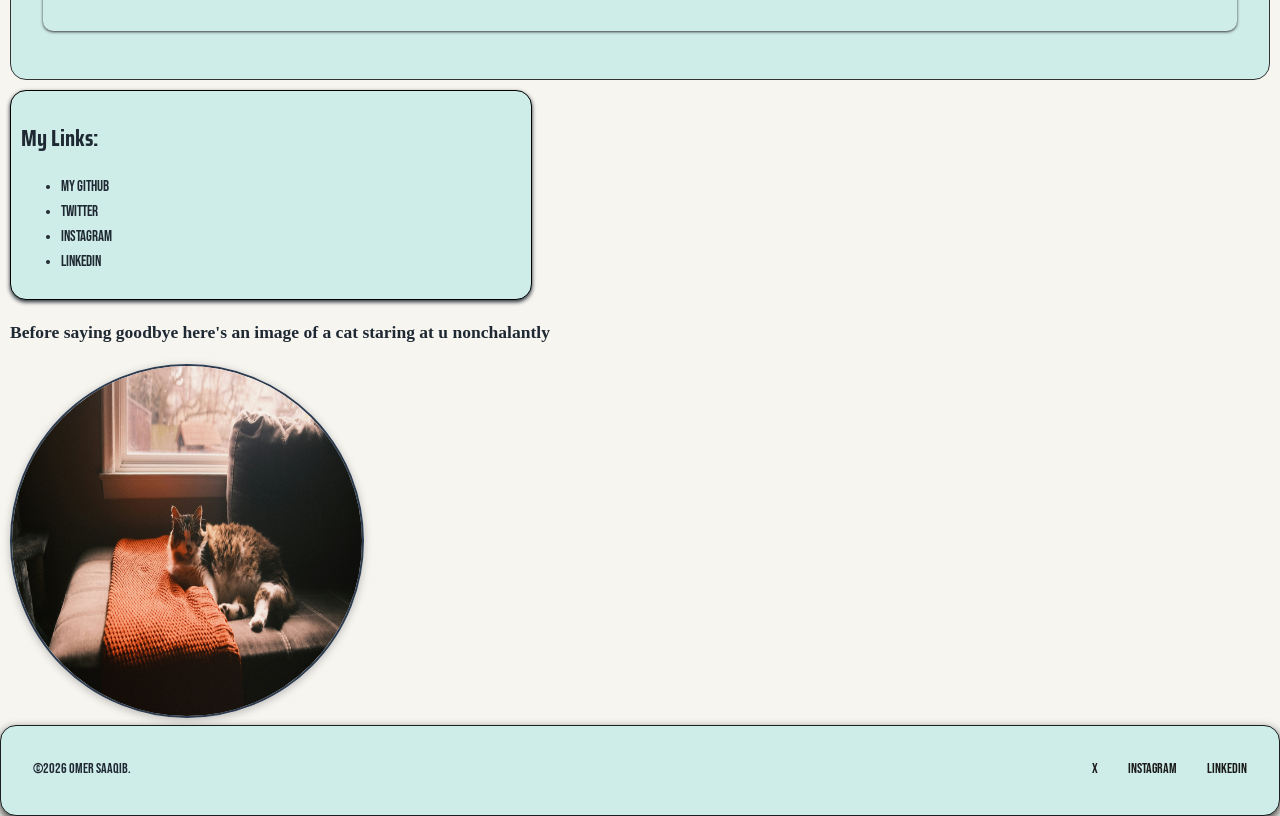
==== commit b95d6e78: "My final portfolio with some more changes in contact-page" ====
--- a/index.html
+++ b/index.html
@@ -37,7 +37,7 @@
             <a href="#learningskills">Skills I'm learning:</a>
             <a href="#road">My Roadmap:</a>
         </nav>
-    </div>
+    </div><br><br>
     <section id="int">
         <h2 id="greeting"></h2>
 
@@ -49,52 +49,7 @@
     </section>
 
 
-    <section id="sec">
-        <h2 class="sec-about"> ABOUT ME:</h2>
-        <div class="row">
-            <div class="abo">
-                <ul>
-                    <li>
-                        <p>I am from <a href="https://en.wikipedia.org/wiki/Nandyal" target="_blank" style="text-decoration: none;">Nandyal</a>, AP and
-                            joined <strong>SIU</strong> this year.I was actually not interested in
-                            <b>CSE</b>, my interest was in aerospace engineering but i realised that
-                            it was not for me and came across <b>SIU</b> and got little interested and it hook me and
-                            when I
-                            researched about this college I got curious in AI and computers and researched how it works,
-                            how they are controlled, how they are programmed and my curiosity got the best of me.
-                        </p>
-                    </li>
-                </ul>
-            </div>
-
-            <div class="abo">
-                <ul>
-                    <li>
-                        <p>In my free time I like to play <em>badminton</em>, do <em>cooking</em>, <em>video
-                                editing</em>
-                            and like to go out with my friends and explore new places in my town and enjoy new types of
-                            dishes in my home
-                            cooked by my mom.</p>
-                    </li>
-                </ul>
-            </div>
-
-            <div class="abo">
-                <ul>
-                    <li>
-                        <p>My personal <em>motto</em> would be:<strong>
-                                <blockquote><em>"Never give up when it feels difficult, cause that's when you know you
-                                        are
-                                        getting close to
-                                        it"</em> </blockquote>
-                            </strong>
-                    </li>
-                </ul>
-                </p>
-            </div>
-
-        </div>
-    </section>
+    
     <section id="learningskills">
 
         <h2 class="sec-skill"> SKILLS LEARNING:</h2>
@@ -184,9 +139,9 @@
     <footer class="footer">
         <p>&copy;<span> 2022</span> Omer Saaqib.</p>
         <div class="footer-links">
-            <a href="#">Twitter</a>
-            <a href="#">Instagram</a>
-            <a href="#">LinkedIn</a>
+            <a href="https://x.com/OSaaqib25870" target="_blank">X</a>
+            <a href="https://www.instagram.com/saaqib_24?vrfl=aXU2ZWNocHdwZnY=" target="_blank">Instagram</a>
+            <a href="https://www.linkedin.com/in/omer-saaqib-nashyam-mohammed-611094432?utm_source=share_via&utm_content=profile&utm_medium=member_android" target="_blank">LinkedIn</a>
         </div>
     </footer>
 
--- a/style.css
+++ b/style.css
@@ -129,6 +129,7 @@
     justify-content: space-between;
     box-shadow:0px 2px 4px #1a1a1a;
     /* position: fixed; */
+    border-radius: 4px;
 }
 
 
@@ -409,110 +410,235 @@
 
 /* CONTACT */
 
-
-
-.sec-con {
-    font-size: 2rem;
+.contact-page {
+    padding: 3rem 1.5rem 1.5rem;
+}
+
+.contact {
+    max-width: 1100px;
+    margin: 0 auto;
+    display: grid;
+    grid-template-columns: 0.9fr 1.1fr;
+    gap: 2rem;
+    align-items: center;
+    background: rgba(255, 255, 255, 0.5);
+    border: 1px solid rgba(15, 23, 42, 0.08);
+    border-radius: 1.5rem;
+    padding: 2rem;
+    box-shadow: 0 18px 40px rgba(15, 23, 42, 0.08);
+}
+
+.contact-intro {
+    padding: 1rem;
+}
+
+.eyebrow {
+    display: inline-block;
+    margin: 0 0 0.5rem;
+    padding: 0.4rem 0.8rem;
+    border-radius: 999px;
+    background: #dff7f2;
+    color: #0f766e;
+    font-size: 0.75rem;
     font-weight: 700;
-    background-color: #cfede8;
-    border-radius: 1rem;
-    padding:24px;
-    max-width: 200px;
-    box-shadow: 0px 4px 10px #333;
-}
-
-input[type="text"] {
-    color: black;
-    border: 1px solid #333;
-    background-color: #cfede8;
-    box-shadow: #000000;
-}
-
-input[type="email"] {
-    color: black;
-    border: 1px solid #333;
-    background-color: #cfede8;
-    box-shadow: #000000;
-}
-
-option {
-color: black;
-    border: 1px solid   #333;
-    background-color: #cfede8;
-    box-shadow: #000000;
-}
-
-textarea {
-    color: black;
-    border: 1px solid #333;
-    background-color: #cfede8;
-    box-shadow: #000000;
-    border-radius: 0.25rem;
-}
-
-input[type="password"] {
-    color: black;
-    border: 1px solid #333;
-    background-color: #cfede8;
-    box-shadow: #000000;
-}
-input[type="date"] {
-    color: black;
-    border: 1px solid #333;
-    background-color: #cfede8;
-    box-shadow: #000000;
-}
-input[type="tel"] {
-    color: black;
-    border: 1px solid #333;
-    background-color: #cfede8;
-    box-shadow: #000000;
-}
-input[type="number"] {
-    color: black;
-    border: 1px solid #333;
-    background-color: #cfede8;
-    box-shadow: #000000;
-}
-input[type="checkbox"] {
-    color: black;
-    border: 1px solid #333;
-    background-color: #cfede8;
-    box-shadow: #000000;
-}
-input[type="radio"] {
-    color: black;
-    border: 3px solid #333;
-    background-color: #cfede8;
-    box-shadow: #000000;
-}
-
-input{
-    border-radius: 0.25rem;
-    font-family: "Saira Condensed";
-}
-label{
-    font-family: "bebas neue";
-    font-weight: 400;
-}
-
-legend{
+    letter-spacing: 0.08em;
+    text-transform: uppercase;
+}
+
+.contact .heading {
+    text-align: left;
+    margin: 0 0 1rem;
+    font-size: clamp(2.2rem, 4vw, 3.5rem);
+    color: #111827;
+}
+
+.contact .heading span {
+    color: #0d9488;
+}
+
+.intro-text {
+    margin: 0 0 2rem;
+    font-size: 1.05rem;
+    line-height: 1.7;
+    color: #334155;
+}
+
+.contact-details {
+    display: grid;
+    gap: 1rem;
+}
+
+.detail-item {
+    display: flex;
+    flex-direction: column;
+    gap: 0.2rem;
+    padding: 1rem 1.1rem;
+    border-radius: 1rem;
+    background: #f8fafc;
+    border: 1px solid rgba(15, 23, 42, 0.06);
+}
+
+.detail-label {
+    font-size: 0.72rem;
     font-weight: 700;
-    font-family: "Saira Condensed";
-    font-size: 1.25rem;
-    border-radius: 0rem;
-}
-
-.darkMode input {
-    background-color:#17263A;
-    border: 1px solid #2B3B50;
-    color:#E6EDF5;
-}
-
-.darMode #textarea{
-    background-color:#17263A;
-    border: 1px solid #2B3B50;
-}
+    text-transform: uppercase;
+    letter-spacing: 0.08em;
+    color: #0f766e;
+}
+
+.detail-item a,
+.detail-item span {
+    color: #111827;
+    font-size: 1rem;
+    text-decoration: none;
+}
+
+.contact-form {
+    max-width: 100%;
+    margin: 0;
+    text-align: center;
+}
+
+.contact form .input-box {
+    display: flex;
+    justify-content: center;
+    flex-wrap: wrap;
+    gap: 1rem;
+    margin-bottom: 1rem;
+}
+
+.contact form .single-field {
+    display: grid;
+    grid-template-columns: 1fr 1fr;
+}
+
+.field-group {
+    width: 100%;
+    text-align: left;
+}
+
+.contact form .input-box input,
+.contact form textarea {
+    width: 100%;
+    box-sizing: border-box;
+    padding: 1rem 1.2rem;
+    font-size: 1rem;
+    color: #111827;
+    background: #ffffff;
+    border-radius: 0.9rem;
+    border: 1px solid rgba(15, 23, 42, 0.12);
+    margin: 0;
+    resize: none;
+    transition: border-color 0.2s ease, box-shadow 0.2s ease;
+    font-family: "Saira Condensed", sans-serif;
+}
+
+.contact form .input-box input:focus,
+.contact form textarea:focus {
+    outline: none;
+    border-color: #0d9488;
+    box-shadow: 0 0 0 4px rgba(13, 148, 136, 0.12);
+}
+
+.contact form .input-box input {
+    width: 100%;
+}
+
+.contact form textarea {
+    min-height: 180px;
+    margin-bottom: 0.5rem;
+}
+
+.error-message {
+    display: none;
+    margin-top: 0.35rem;
+    color: #dc2626;
+    font-size: 0.82rem;
+    font-weight: 600;
+}
+
+.error-message.show {
+    display: block;
+}
+
+.contact form .btn {
+    margin-top: 1.2rem;
+    display: inline-block;
+    width: auto;
+    padding: 0.9rem 2rem;
+    background: linear-gradient(135deg, #0d9488, #14b8a6);
+    border: none;
+    border-radius: 999px;
+    color: #ffffff;
+    font-weight: 700;
+    letter-spacing: 0.04em;
+    cursor: pointer;
+    transition: transform 0.2s ease, box-shadow 0.2s ease;
+    box-shadow: 0 10px 20px rgba(13, 148, 136, 0.25);
+}
+
+.contact form .btn:hover {
+    transform: translateY(-2px);
+    box-shadow: 0 14px 24px rgba(13, 148, 136, 0.32);
+}
+
+.darkMode .contact {
+    background: rgba(23, 38, 58, 0.9);
+    border-color: rgba(148, 163, 184, 0.2);
+    box-shadow: none;
+}
+
+.darkMode .contact .heading {
+    color: #e6edf5;
+}
+
+.darkMode .eyebrow {
+    background: rgba(20, 184, 166, 0.12);
+    color: #2dd4bf;
+}
+
+.darkMode .intro-text,
+.darkMode .detail-item a,
+.darkMode .detail-item span {
+    color: #cbd5e1;
+}
+
+.darkMode .detail-item {
+    background: rgba(15, 23, 42, 0.7);
+    border-color: rgba(148, 163, 184, 0.15);
+}
+
+.darkMode .detail-label {
+    color: #5eead4;
+}
+
+.darkMode .contact form .input-box input,
+.darkMode .contact form textarea {
+    background: #0f172a;
+    border-color: rgba(148, 163, 184, 0.18);
+    color: #e6edf5;
+}
+
+.darkMode .contact form .input-box input::placeholder,
+.darkMode .contact form textarea::placeholder {
+    color: #94a3b8;
+}
+
+@media (max-width: 768px) {
+    .contact {
+        grid-template-columns: 1fr;
+        padding: 1.25rem;
+    }
+
+    .contact .heading {
+        text-align: center;
+    }
+
+    .single-field {
+        grid-template-columns: 1fr;
+    }
+}
+
 
 
 
@@ -522,11 +648,30 @@
 table {
     border: 2px solid black;
     border-collapse: collapse;
+    margin: 0 auto;
+    /* text-align: center; */
+}
+
+.darkMode table {
+    border: 1px solid #2B3B50;
+}
+
+
+
+.darkMode th {
+    background-color:#111C2E ;
+    border: 1px solid #2B3B50;
+}
+
+
+caption {
+    text-align: center;
 }
 
 th,td {
     border: 1px solid black;
     padding: 10px;
+    text-align: center;
 }
 
 th{
@@ -542,713 +687,12 @@
     text-align: center;
 } */
 
-.clickdemo {
-    background: rgb(69, 177, 114);
-    color:#ffc411;
+/* .clickdemo { */
+    /* background: rgb(69, 177, 114);
+    color:#ffc411; */
     /* min-width: 1400 px; */
-}
+/* } */
 
 /* Home page */
-.home-page {
-    --home-bg: #f7f5f0;
-    --home-surface: #ffffff;
-    --home-surface-soft: #e8f7f4;
-    --home-text: #1f2933;
-    --home-muted: #52616b;
-    --home-accent: #0d9488;
-    --home-border: #c7dfdb;
-    --home-shadow: 0 12px 32px rgba(31, 41, 51, 0.08);
-    font-family: "Inter", system-ui, sans-serif;
-    background: var(--home-bg);
-    color: var(--home-text);
-    transition: background-color 300ms ease, color 300ms ease;
-}
-
-.home-page.darkMode {
-    --home-bg: #0b1220;
-    --home-surface: #111c2e;
-    --home-surface-soft: #17263a;
-    --home-text: #e6edf5;
-    --home-muted: #a8b6c8;
-    --home-accent: #2dd4bf;
-    --home-border: #2b3b50;
-    --home-shadow: 0 12px 32px rgba(0, 0, 0, 0.24);
-}
-
-.home-page #darkAndLight {
-    position: fixed;
-    z-index: 2;
-    top: 16px;
-    left: 16px;
-    width: 44px;
-    height: 44px;
-    border: 1px solid var(--home-border);
-    border-radius: 50%;
-    background: var(--home-surface);
-    color: var(--home-text);
-    font-size: 1.25rem;
-    cursor: pointer;
-    box-shadow: var(--home-shadow);
-    transition: transform 200ms ease, background-color 300ms ease, color 300ms ease;
-}
-
-.home-page #darkAndLight:hover {
-    transform: rotate(18deg) scale(1.06);
-}
-
-.home-page :focus-visible {
-    outline: 3px solid var(--home-accent);
-    outline-offset: 4px;
-}
-
-.home-page .naav {
-    min-height: 88px;
-    height: auto;
-    padding: 12px clamp(20px, 6vw, 88px);
-    background: var(--home-surface);
-    box-shadow: 0 2px 18px rgba(31, 41, 51, 0.08);
-    transition: background-color 300ms ease;
-}
-
-.home-page .naav h1 {
-    margin: 0;
-    padding-left: 48px;
-    color: var(--home-text);
-    font-size: clamp(1.8rem, 4vw, 2.5rem);
-    letter-spacing: 0.04em;
-    text-shadow: none;
-}
-
-.home-page .navbar {
-    flex-wrap: wrap;
-    gap: 8px;
-}
-
-.home-page .navbar a,
-.home-page .sha a,
-.home-page .footer-links a {
-    color: var(--home-text);
-    transition: color 180ms ease, background-color 180ms ease, transform 180ms ease;
-}
-
-.home-page .navbar a {
-    margin: 0;
-    padding: 8px 12px;
-    border-radius: 999px;
-}
-
-.home-page .navbar a:hover,
-.home-page .footer-links a:hover {
-    color: var(--home-accent);
-    transform: translateY(-2px);
-}
-
-.home-page .home-content {
-    width: min(1100px, calc(100% - 40px));
-    margin: 0 auto;
-    padding: 28px 0 48px;
-}
-
-.home-page #bout {
-    position: static;
-    margin: 0 0 24px;
-}
-
-.home-page .sha {
-    display: flex;
-    flex-wrap: wrap;
-    justify-content: center;
-    gap: 10px;
-}
-
-.home-page .sha a {
-    padding: 8px 16px;
-    border: 1px solid var(--home-border);
-    border-radius: 999px;
-    background: var(--home-surface);
-    font-family: "Bebas Neue";
-    letter-spacing: 0.04em;
-}
-
-.home-page .sha a:hover {
-    color: var(--home-accent);
-    transform: translateY(-2px);
-}
-
-.home-page #int {
-    margin: 0 0 26px;
-    padding: clamp(32px, 7vw, 76px) 24px;
-    border: 1px solid var(--home-border);
-    border-radius: 24px;
-    background: radial-gradient(ellipse at top right, rgba(13, 148, 136, 0.16), transparent 55%), var(--home-surface);
-    box-shadow: var(--home-shadow);
-}
-
-.home-page.darkMode #int {
-    background: radial-gradient(ellipse at top right, rgba(45, 212, 191, 0.12), transparent 55%), var(--home-surface);
-}
-
-.home-page #int h2 {
-    margin: 0;
-    color: var(--home-text);
-}
-
-.home-page #int h2:first-child {
-    margin-bottom: 8px;
-    color: var(--home-accent);
-    font-family: "Bebas Neue";
-    font-size: clamp(1.1rem, 2.5vw, 1.4rem);
-    letter-spacing: 0.08em;
-}
-
-.home-page #int h2:nth-child(2) {
-    font-size: clamp(2.2rem, 6vw, 4rem);
-    line-height: 1.1;
-}
-
-.home-page #int p {
-    max-width: 680px;
-    margin: 16px auto 0;
-    color: var(--home-muted);
-    font-size: clamp(1rem, 2.4vw, 1.2rem);
-}
-
-.home-page #int a,
-.home-page #sec a,
-.home-page #link a {
-    color: var(--home-accent);
-    font-weight: 700;
-    transition: color 180ms ease;
-}
-
-.home-page .home-content > section:not(#int) {
-    margin: 22px 0;
-    padding: clamp(22px, 4vw, 40px);
-    border: 1px solid var(--home-border);
-    border-radius: 20px;
-    background: var(--home-surface);
-    box-shadow: var(--home-shadow);
-    transition: background-color 300ms ease, border-color 300ms ease, box-shadow 300ms ease;
-}
-
-.home-page #sec .sec-about,
-.home-page #learningskills .sec-skill,
-.home-page #road .sec-skill,
-.home-page #link h2 {
-    max-width: none;
-    margin: 0 0 20px;
-    padding: 0;
-    color: var(--home-text);
-    font-size: clamp(1.5rem, 3vw, 2rem);
-    text-shadow: none;
-}
-
-.home-page #sec .row {
-    gap: 16px;
-}
-
-.home-page .abo,
-.home-page .sls {
-    min-width: min(220px, 100%);
-    padding: 22px;
-    border: 1px solid var(--home-border);
-    border-radius: 16px;
-    background: var(--home-surface-soft);
-    box-shadow: none;
-    transition: transform 220ms ease, box-shadow 220ms ease, background-color 300ms ease, border-color 300ms ease;
-}
-
-.home-page .abo:hover,
-.home-page .sls:hover {
-    transform: translateY(-4px);
-    box-shadow: 0 12px 24px rgba(0, 0, 0, 0.12);
-}
-
-.home-page .abo ul {
-    margin: 0;
-    padding-left: 18px;
-}
-
-.home-page .abo p,
-.home-page .sls p {
-    color: var(--home-muted);
-}
-
-.home-page .abo blockquote {
-    margin: 12px 0 0;
-    padding-left: 14px;
-    border-left: 3px solid var(--home-accent);
-}
-
-.home-page #learningskills,
-.home-page #road {
-    text-align: left;
-}
-
-.home-page #learningskills .sls,
-.home-page #road .sls {
-    margin: 12px 0;
-}
-
-.home-page #learningskills br,
-.home-page #road br {
-    display: none;
-}
-
-.home-page .sls h2 {
-    margin-top: 0;
-    color: var(--home-text);
-}
-
-.home-page #link {
-    width: auto;
-    text-align: left;
-}
-
-.home-page #link ul {
-    display: flex;
-    flex-wrap: wrap;
-    gap: 12px 28px;
-    margin-bottom: 0;
-    padding-left: 22px;
-}
-
-.home-page > h3 {
-    width: min(1100px, calc(100% - 40px));
-    margin: 34px auto 14px;
-    padding: 0;
-    color: var(--home-text);
-    font-size: clamp(1.2rem, 3vw, 1.6rem);
-}
-
-.home-page #pic {
-    display: flex;
-    justify-content: center;
-    padding: 8px 0 32px;
-}
-
-.home-page #pic img {
-    max-width: min(350px, 78vw);
-    height: auto;
-    box-shadow: var(--home-shadow);
-}
-
-.home-page #pic img:hover {
-    /* transform: scale(1.035) rotate(1deg); */
-    box-shadow: 0 16px 36px rgba(0, 0, 0, 0.2);
-}
-
-.home-page .footer {
-    padding: 22px clamp(20px, 6vw, 88px);
-    border: 0;
-    border-radius: 0;
-    background: var(--home-surface);
-    color: var(--home-muted);
-    transition: background-color 300ms ease, color 300ms ease;
-}
-
-.home-page .footer-links {
-    flex-wrap: wrap;
-    gap: 12px 24px;
-}
-
-@media (max-width: 680px) {
-    .home-page .naav {
-        align-items: flex-start;
-        flex-direction: column;
-        gap: 10px;
-        padding: 16px 20px;
-    }
-
-    .home-page .naav h1 {
-        padding-left: 48px;
-    }
-
-    .home-page .navbar {
-        justify-content: flex-start;
-        padding-left: 44px;
-    }
-
-    .home-page .home-content {
-        width: min(100% - 24px, 560px);
-        padding-top: 18px;
-    }
-
-    .home-page .footer {
-        align-items: flex-start;
-        flex-direction: column;
-        gap: 8px;
-    }
-}
-
-@media (prefers-reduced-motion: reduce) {
-    .home-page *,
-    .home-page *::before,
-    .home-page *::after {
-        scroll-behavior: auto !important;
-        animation-duration: 0.01ms !important;
-        animation-iteration-count: 1 !important;
-        transition-duration: 0.01ms !important;
-    }
-}
-
-/* Shared inner-page styling */
-.site-page {
-    --site-bg: #f7f5f0;
-    --site-surface: #ffffff;
-    --site-surface-soft: #e8f7f4;
-    --site-text: #1f2933;
-    --site-muted: #52616b;
-    --site-accent: #0d9488;
-    --site-border: #c7dfdb;
-    --site-shadow: 0 12px 32px rgba(31, 41, 51, 0.08);
-    min-height: 100vh;
-    background: var(--site-bg);
-    color: var(--site-text);
-    font-family: "Inter", system-ui, sans-serif;
-    transition: background-color 300ms ease, color 300ms ease;
-}
-
-.site-page.darkMode {
-    --site-bg: #0b1220;
-    --site-surface: #111c2e;
-    --site-surface-soft: #17263a;
-    --site-text: #e6edf5;
-    --site-muted: #a8b6c8;
-    --site-accent: #2dd4bf;
-    --site-border: #2b3b50;
-    --site-shadow: 0 12px 32px rgba(0, 0, 0, 0.24);
-}
-
-.site-page #darkAndLight {
-    position: fixed;
-    z-index: 2;
-    top: 16px;
-    left: 16px;
-    width: 44px;
-    height: 44px;
-    border: 1px solid var(--site-border);
-    border-radius: 50%;
-    background: var(--site-surface);
-    color: var(--site-text);
-    font-size: 1.25rem;
-    cursor: pointer;
-    box-shadow: var(--site-shadow);
-    transition: transform 200ms ease, background-color 300ms ease, color 300ms ease;
-}
-
-.site-page #darkAndLight:hover {
-    transform: rotate(18deg) scale(1.06);
-}
-
-.site-page :focus-visible {
-    outline: 3px solid var(--site-accent);
-    outline-offset: 4px;
-}
-
-.site-page .naav {
-    min-height: 88px;
-    height: auto;
-    padding: 12px clamp(20px, 6vw, 88px);
-    background: var(--site-surface);
-    box-shadow: 0 2px 18px rgba(31, 41, 51, 0.08);
-    transition: background-color 300ms ease;
-}
-
-.site-page .naav h1 {
-    margin: 0;
-    padding-left: 48px;
-    color: var(--site-text);
-    font-size: clamp(1.8rem, 4vw, 2.5rem);
-    letter-spacing: 0.04em;
-    text-shadow: none;
-}
-
-.site-page .navbar {
-    flex-wrap: wrap;
-    gap: 8px;
-}
-
-.site-page .navbar a,
-.site-page .footer-links a {
-    margin: 0;
-    padding: 8px 12px;
-    border-radius: 999px;
-    color: var(--site-text);
-    transition: color 180ms ease, background-color 180ms ease, transform 180ms ease;
-}
-
-.site-page .navbar a:hover,
-.site-page .footer-links a:hover {
-    color: var(--site-accent);
-    transform: translateY(-2px);
-}
-
-.site-page .site-content {
-    width: min(1000px, calc(100% - 40px));
-    min-height: 55vh;
-    margin: 0 auto;
-    padding: 48px 0;
-}
-
-.site-page #sec,
-.site-page .page-panel {
-    margin: 0;
-    padding: clamp(24px, 5vw, 48px);
-    border: 1px solid var(--site-border);
-    border-radius: 20px;
-    background: var(--site-surface);
-    box-shadow: var(--site-shadow);
-    transition: background-color 300ms ease, border-color 300ms ease, box-shadow 300ms ease;
-}
-
-.site-page #sec h2,
-.site-page .page-title {
-    margin: 0 0 22px;
-    padding: 0;
-    color: var(--site-text);
-    font-family: "Saira Condensed", sans-serif;
-    font-size: clamp(1.8rem, 4vw, 2.5rem);
-    text-shadow: none;
-}
-
-.site-page #sec > ul {
-    display: grid;
-    gap: 16px;
-    margin: 0;
-    padding-left: 24px;
-}
-
-.site-page #sec > ul > li {
-    padding: 20px 22px;
-    border: 1px solid var(--site-border);
-    border-radius: 16px;
-    background: var(--site-surface-soft);
-    transition: transform 220ms ease, box-shadow 220ms ease, background-color 300ms ease;
-}
-
-.site-page #sec > ul > li:hover {
-    transform: translateY(-3px);
-    box-shadow: 0 12px 24px rgba(0, 0, 0, 0.12);
-}
-
-.site-page #sec > ul > li p {
-    margin: 0;
-    color: var(--site-muted);
-}
-
-.site-page #sec blockquote {
-    margin: 12px 0 0;
-    padding-left: 14px;
-    border-left: 3px solid var(--site-accent);
-    color: var(--site-text);
-}
-
-.site-page .page-title {
-    width: min(1000px, calc(100% - 40px));
-    margin: 42px auto 0;
-}
-
-.site-page hr {
-    display: none;
-}
-
-.site-page table {
-    width: 100%;
-    overflow: hidden;
-    border: 1px solid var(--site-border);
-    border-radius: 12px;
-    border-collapse: separate;
-    border-spacing: 0;
-    color: var(--site-text);
-}
-
-.site-page caption {
-    padding: 0 0 16px;
-    color: var(--site-muted);
-    font-family: "Bebas Neue", sans-serif;
-    font-size: 1.3rem;
-    text-align: left;
-}
-
-.site-page th,
-.site-page td {
-    padding: 14px 16px;
-    border: 0;
-    border-bottom: 1px solid var(--site-border);
-    text-align: left;
-}
-
-.site-page th {
-    background: var(--site-surface-soft);
-    color: var(--site-text);
-    font-family: "Bebas Neue", sans-serif;
-    font-size: 1.05rem;
-    letter-spacing: 0.04em;
-}
-
-.site-page tbody tr {
-    background: var(--site-surface);
-    transition: background-color 180ms ease;
-}
-
-.site-page tbody tr:hover {
-    background: var(--site-surface-soft);
-}
-
-.site-page tr:last-child td {
-    border-bottom: 0;
-}
-
-.site-page form {
-    display: grid;
-    gap: 18px;
-}
-
-.site-page fieldset {
-    display: grid;
-    grid-template-columns: repeat(2, minmax(0, 1fr));
-    gap: 12px 16px;
-    margin: 0;
-    padding: 22px;
-    border: 1px solid var(--site-border);
-    border-radius: 16px;
-    background: var(--site-surface-soft);
-}
-
-.site-page fieldset br {
-    display: none;
-}
-
-.site-page legend {
-    padding: 0 8px;
-    color: var(--site-text);
-}
-
-.site-page label {
-    align-self: end;
-    color: var(--site-muted);
-    font-family: "Bebas Neue", sans-serif;
-    font-size: 1.05rem;
-}
-
-.site-page input:not([type="radio"]):not([type="checkbox"]),
-.site-page select,
-.site-page textarea {
-    width: 100%;
-    min-height: 42px;
-    padding: 10px 12px;
-    border: 1px solid var(--site-border);
-    border-radius: 8px;
-    background: var(--site-surface);
-    color: var(--site-text);
-    font: inherit;
-    box-shadow: none;
-    transition: border-color 180ms ease, background-color 300ms ease, color 300ms ease, box-shadow 180ms ease;
-}
-
-.site-page textarea {
-    grid-column: 1 / -1;
-    min-height: 130px;
-    resize: vertical;
-}
-
-.site-page input:focus,
-.site-page select:focus,
-.site-page textarea:focus {
-    border-color: var(--site-accent);
-    box-shadow: 0 0 0 3px color-mix(in srgb, var(--site-accent) 18%, transparent);
-    outline: none;
-}
-
-.site-page input[type="radio"],
-.site-page input[type="checkbox"] {
-    accent-color: var(--site-accent);
-    align-self: center;
-    justify-self: start;
-    width: auto;
-    margin: 0;
-}
-
-.site-page form > button {
-    justify-self: start;
-    min-width: 140px;
-    padding: 12px 22px;
-    border: 0;
-    border-radius: 999px;
-    background: var(--site-accent);
-    color: #ffffff;
-    font: 700 1rem "Bebas Neue", sans-serif;
-    letter-spacing: 0.06em;
-    cursor: pointer;
-    transition: transform 180ms ease, filter 180ms ease;
-}
-
-.site-page form > button:hover {
-    transform: translateY(-2px);
-    filter: brightness(1.08);
-}
-
-.site-page .footer {
-    padding: 22px clamp(20px, 6vw, 88px);
-    border: 0;
-    border-radius: 0;
-    background: var(--site-surface);
-    color: var(--site-muted);
-    transition: background-color 300ms ease, color 300ms ease;
-}
-
-.site-page .footer-links {
-    flex-wrap: wrap;
-    gap: 12px 24px;
-}
-
-@media (max-width: 680px) {
-    .site-page .naav {
-        align-items: flex-start;
-        flex-direction: column;
-        gap: 10px;
-        padding: 16px 20px;
-    }
-
-    .site-page .naav h1 {
-        padding-left: 48px;
-    }
-
-    .site-page .navbar {
-        justify-content: flex-start;
-        padding-left: 44px;
-    }
-
-    .site-page .site-content {
-        width: calc(100% - 24px);
-        padding: 28px 0;
-    }
-
-    .site-page .page-title {
-        width: calc(100% - 24px);
-        margin-top: 28px;
-    }
-
-    .site-page fieldset {
-        grid-template-columns: minmax(0, 1fr);
-    }
-
-    .site-page .footer {
-        align-items: flex-start;
-        flex-direction: column;
-        gap: 8px;
-    }
-}
-
-@media (prefers-reduced-motion: reduce) {
-    .site-page *,
-    .site-page *::before,
-    .site-page *::after {
-        scroll-behavior: auto !important;
-        animation-duration: 0.01ms !important;
-        animation-iteration-count: 1 !important;
-        transition-duration: 0.01ms !important;
-    }
-}
-
+
+
